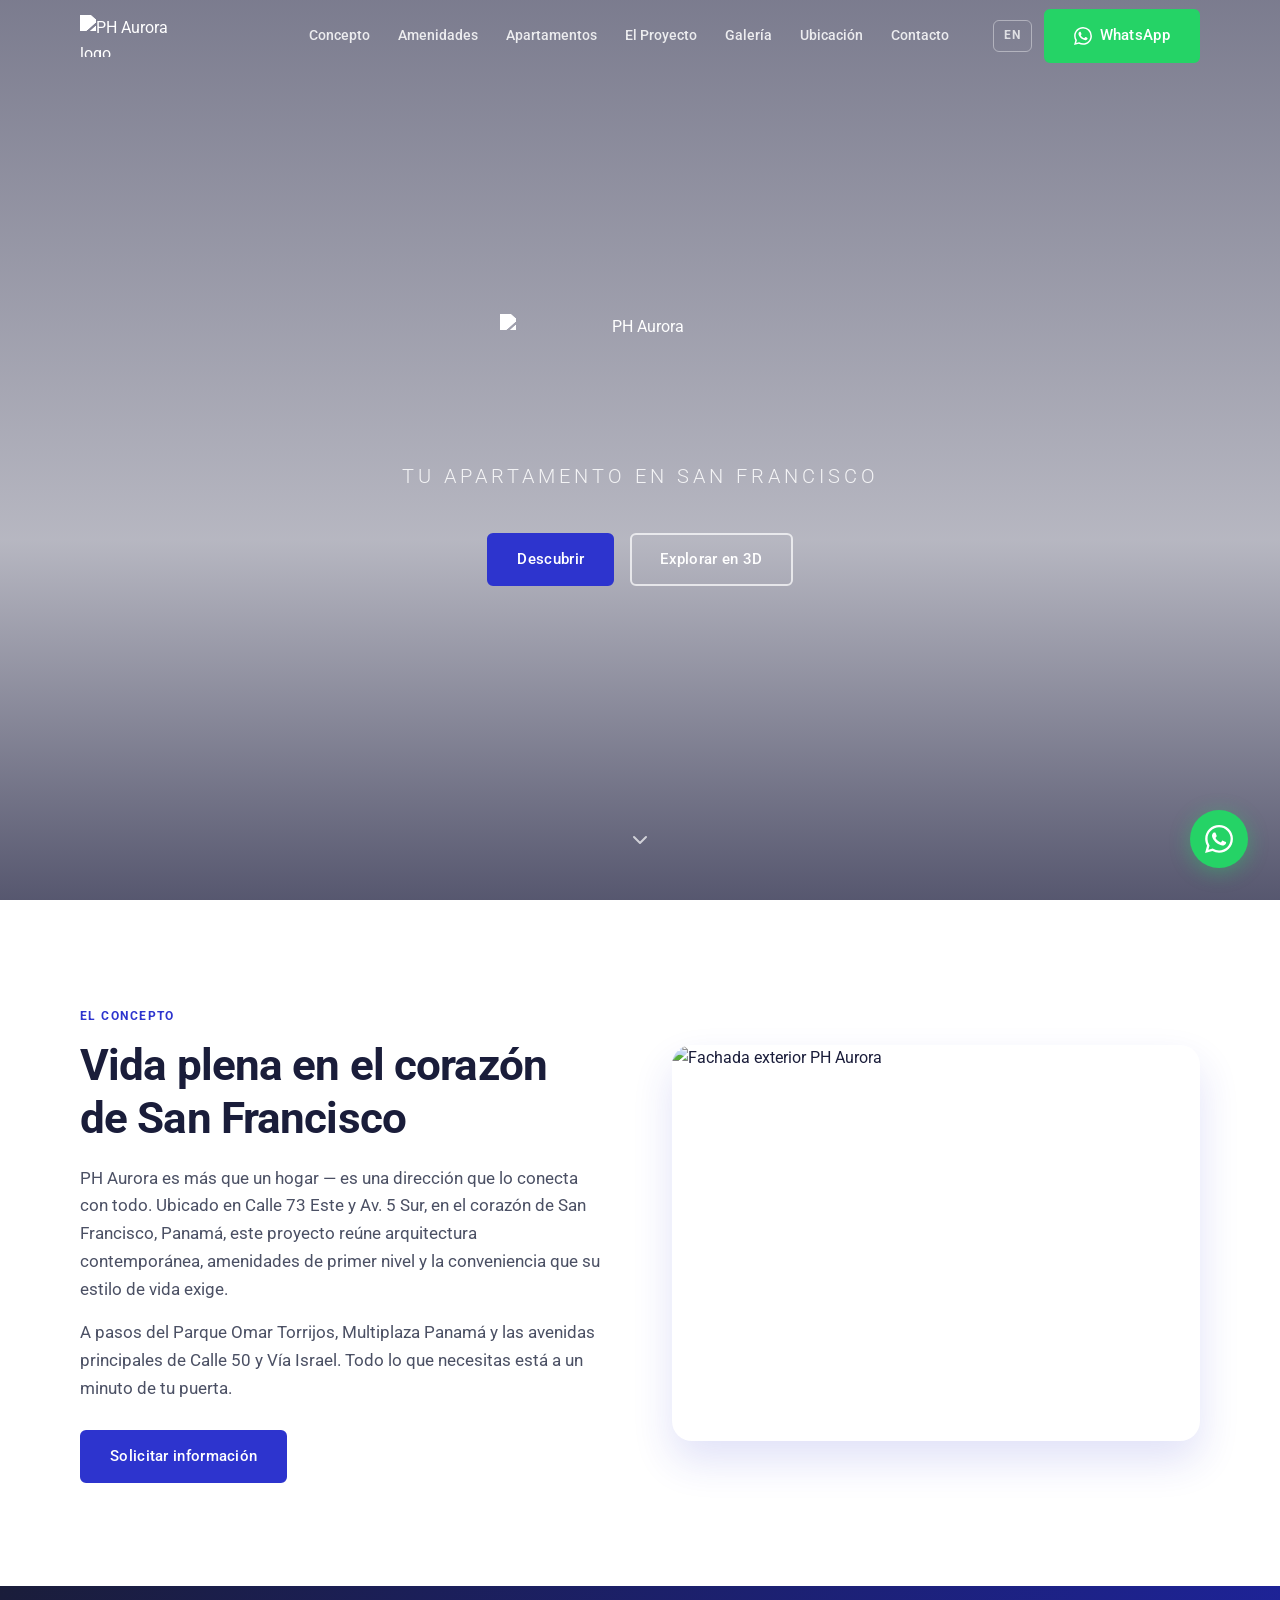
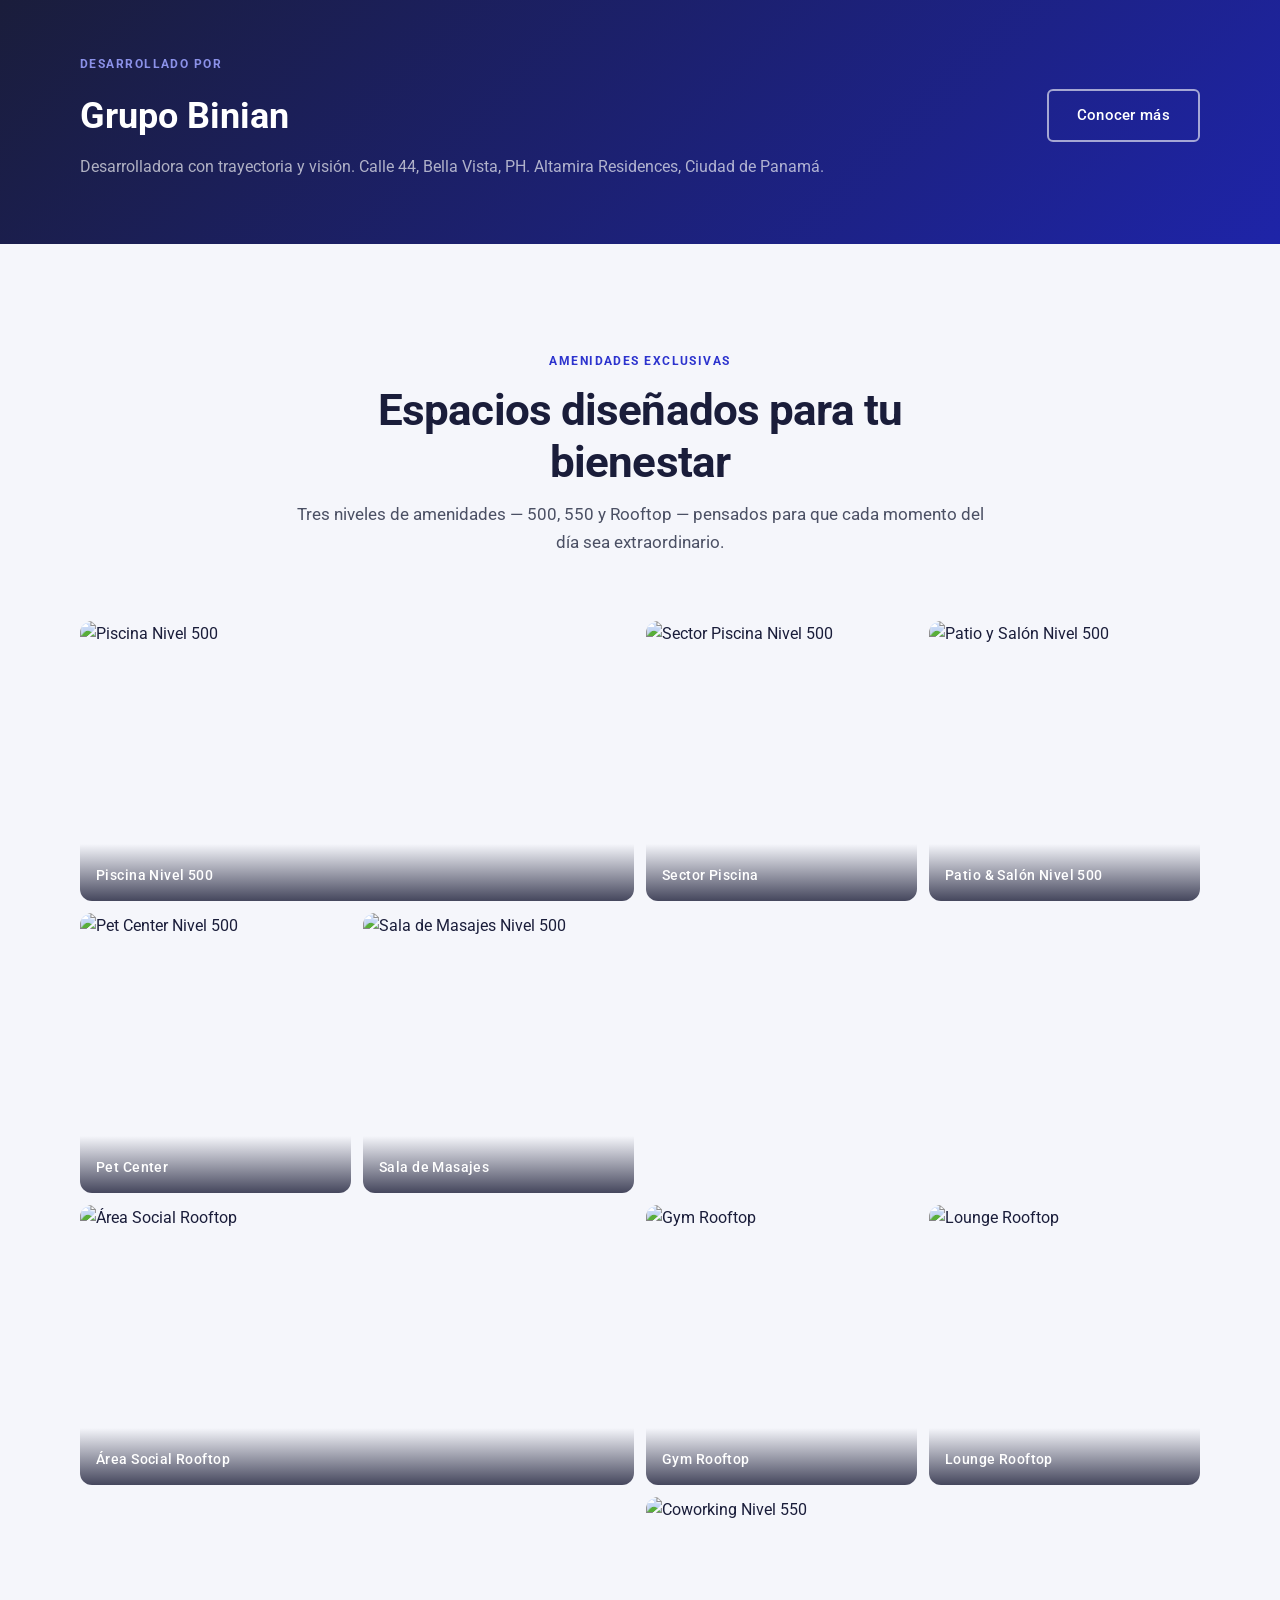
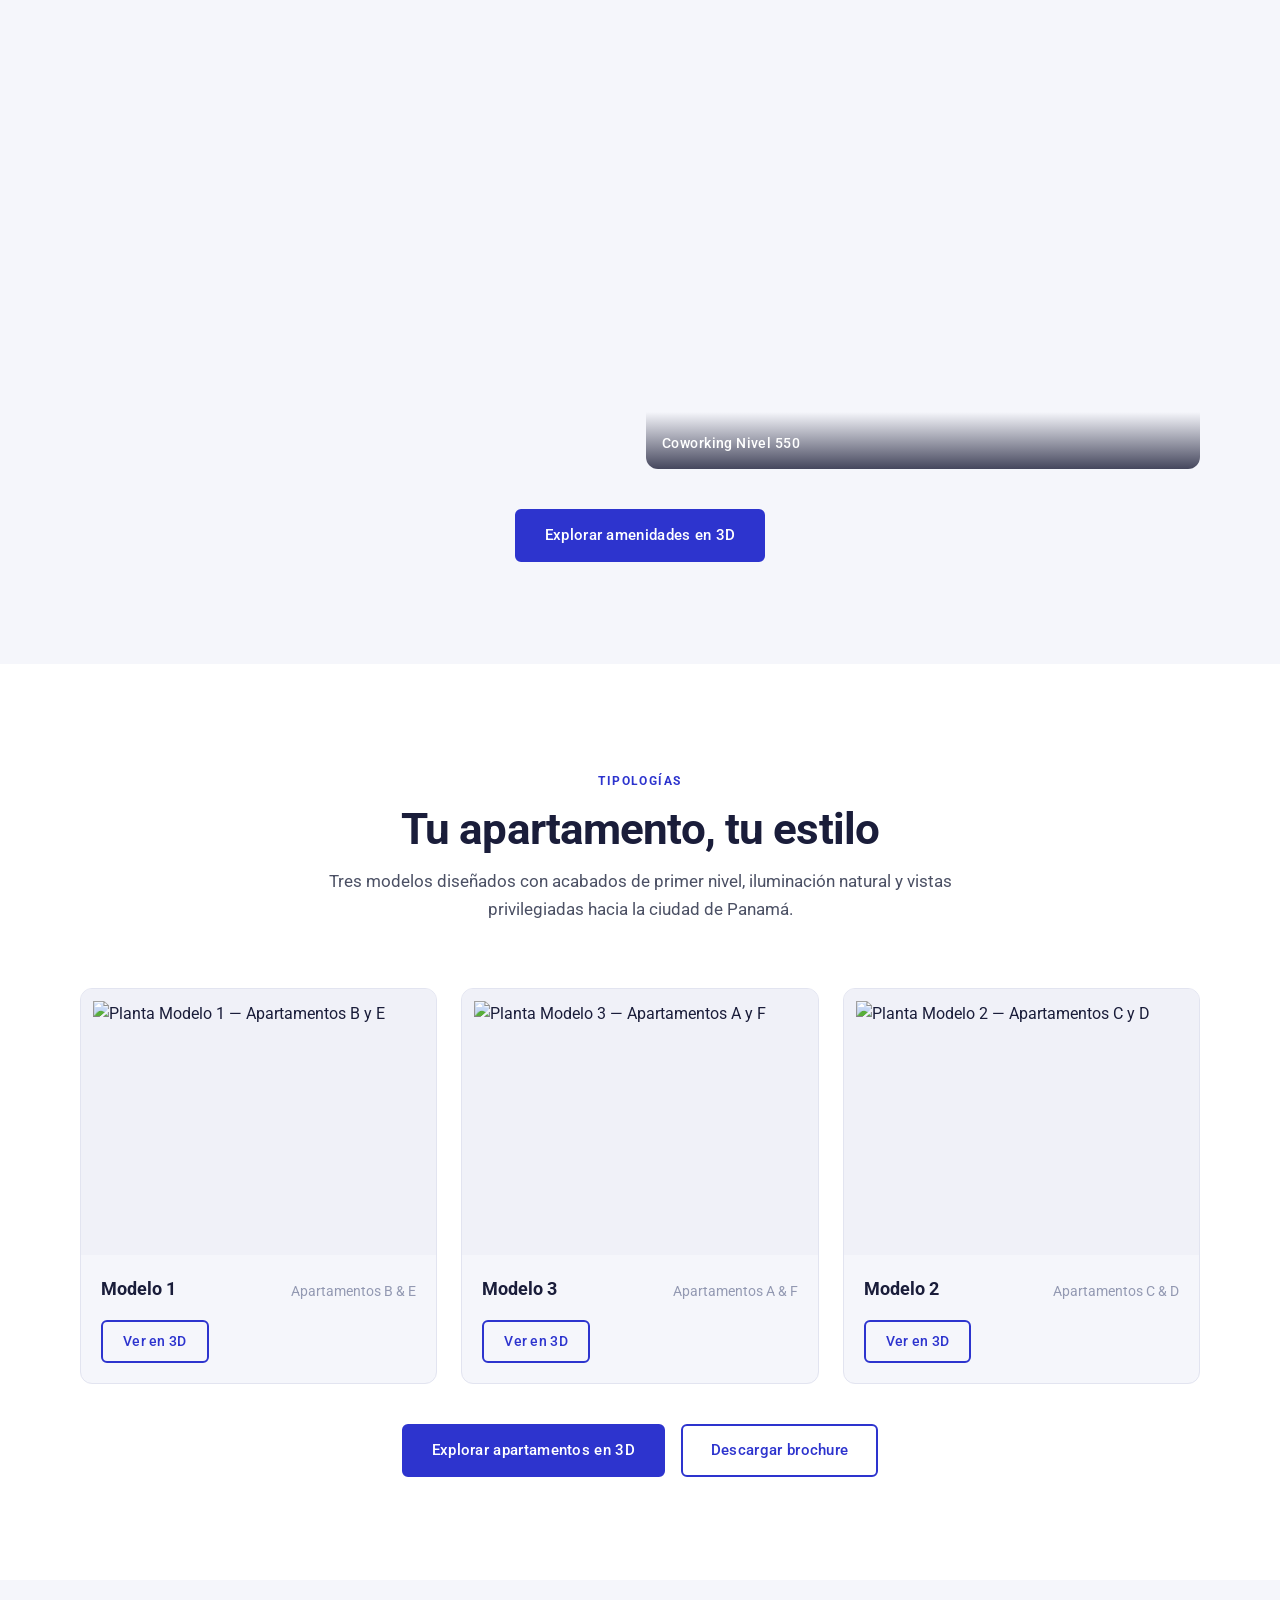
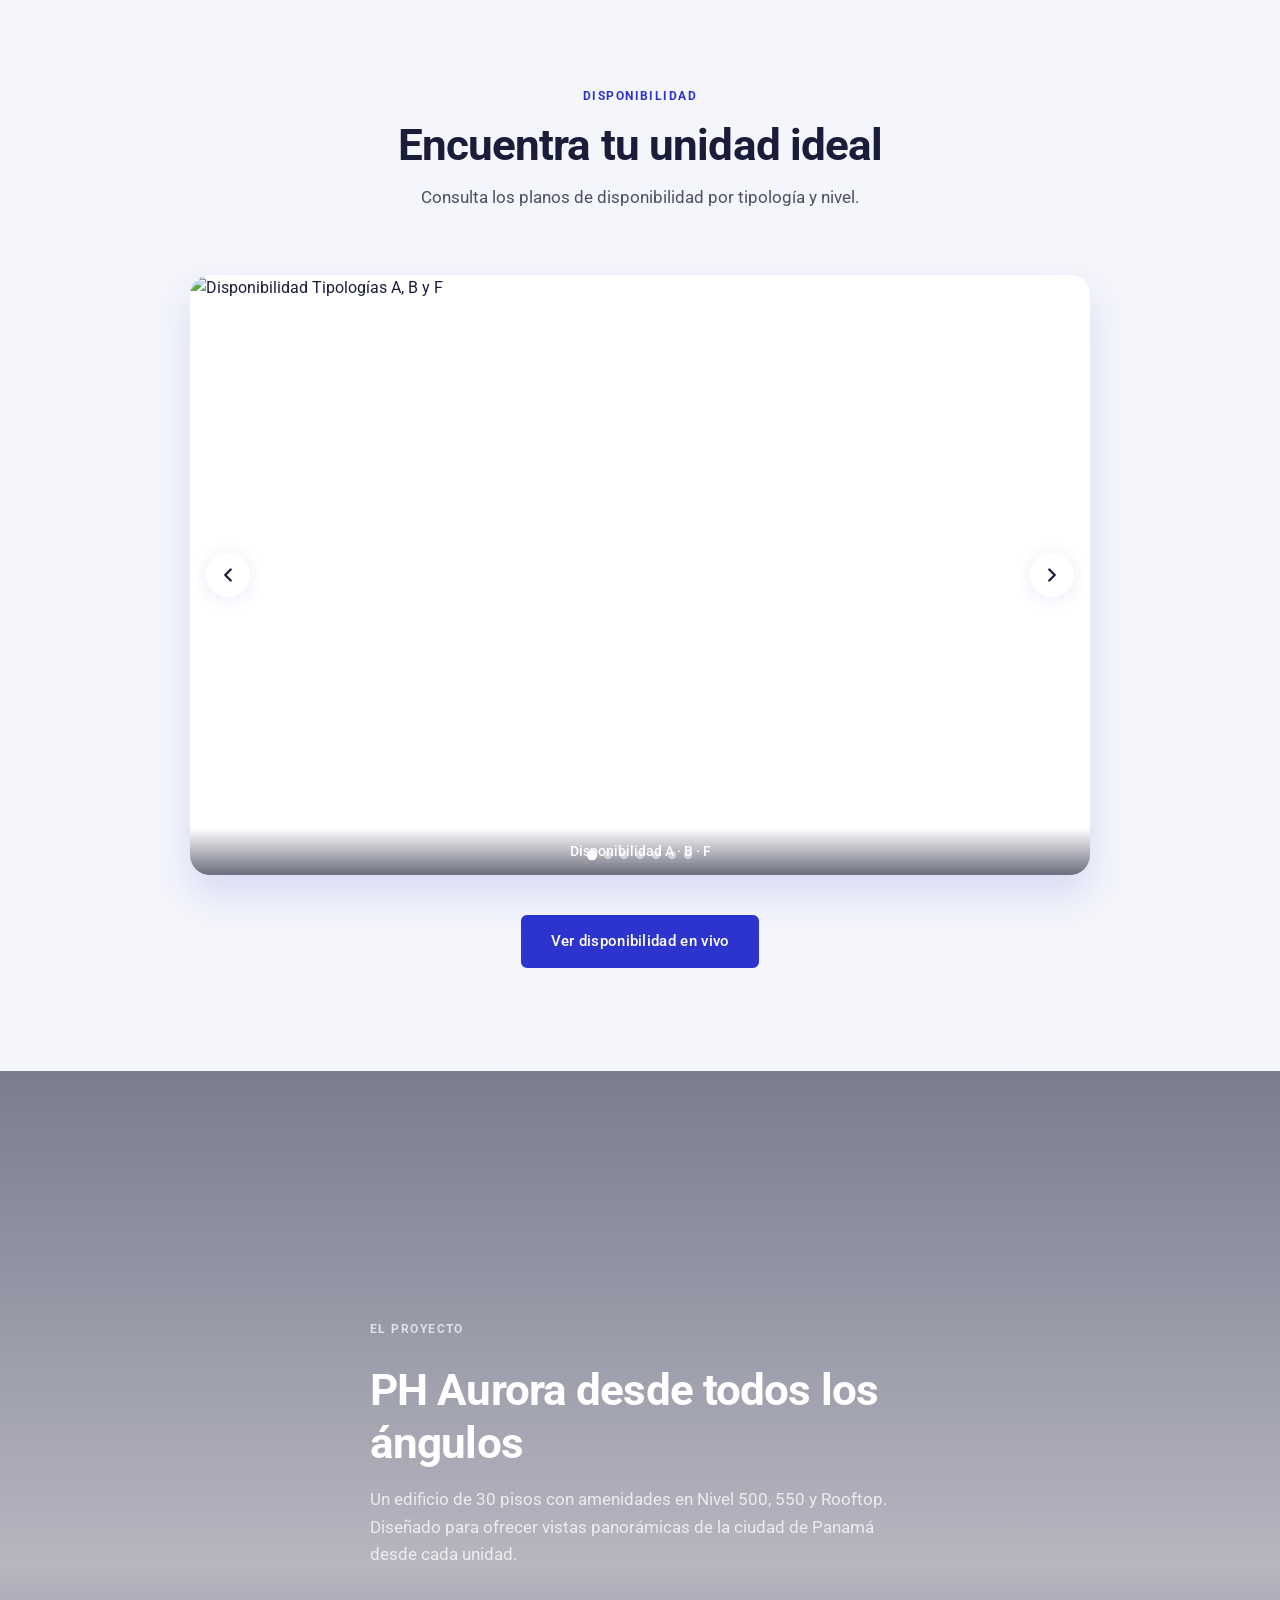
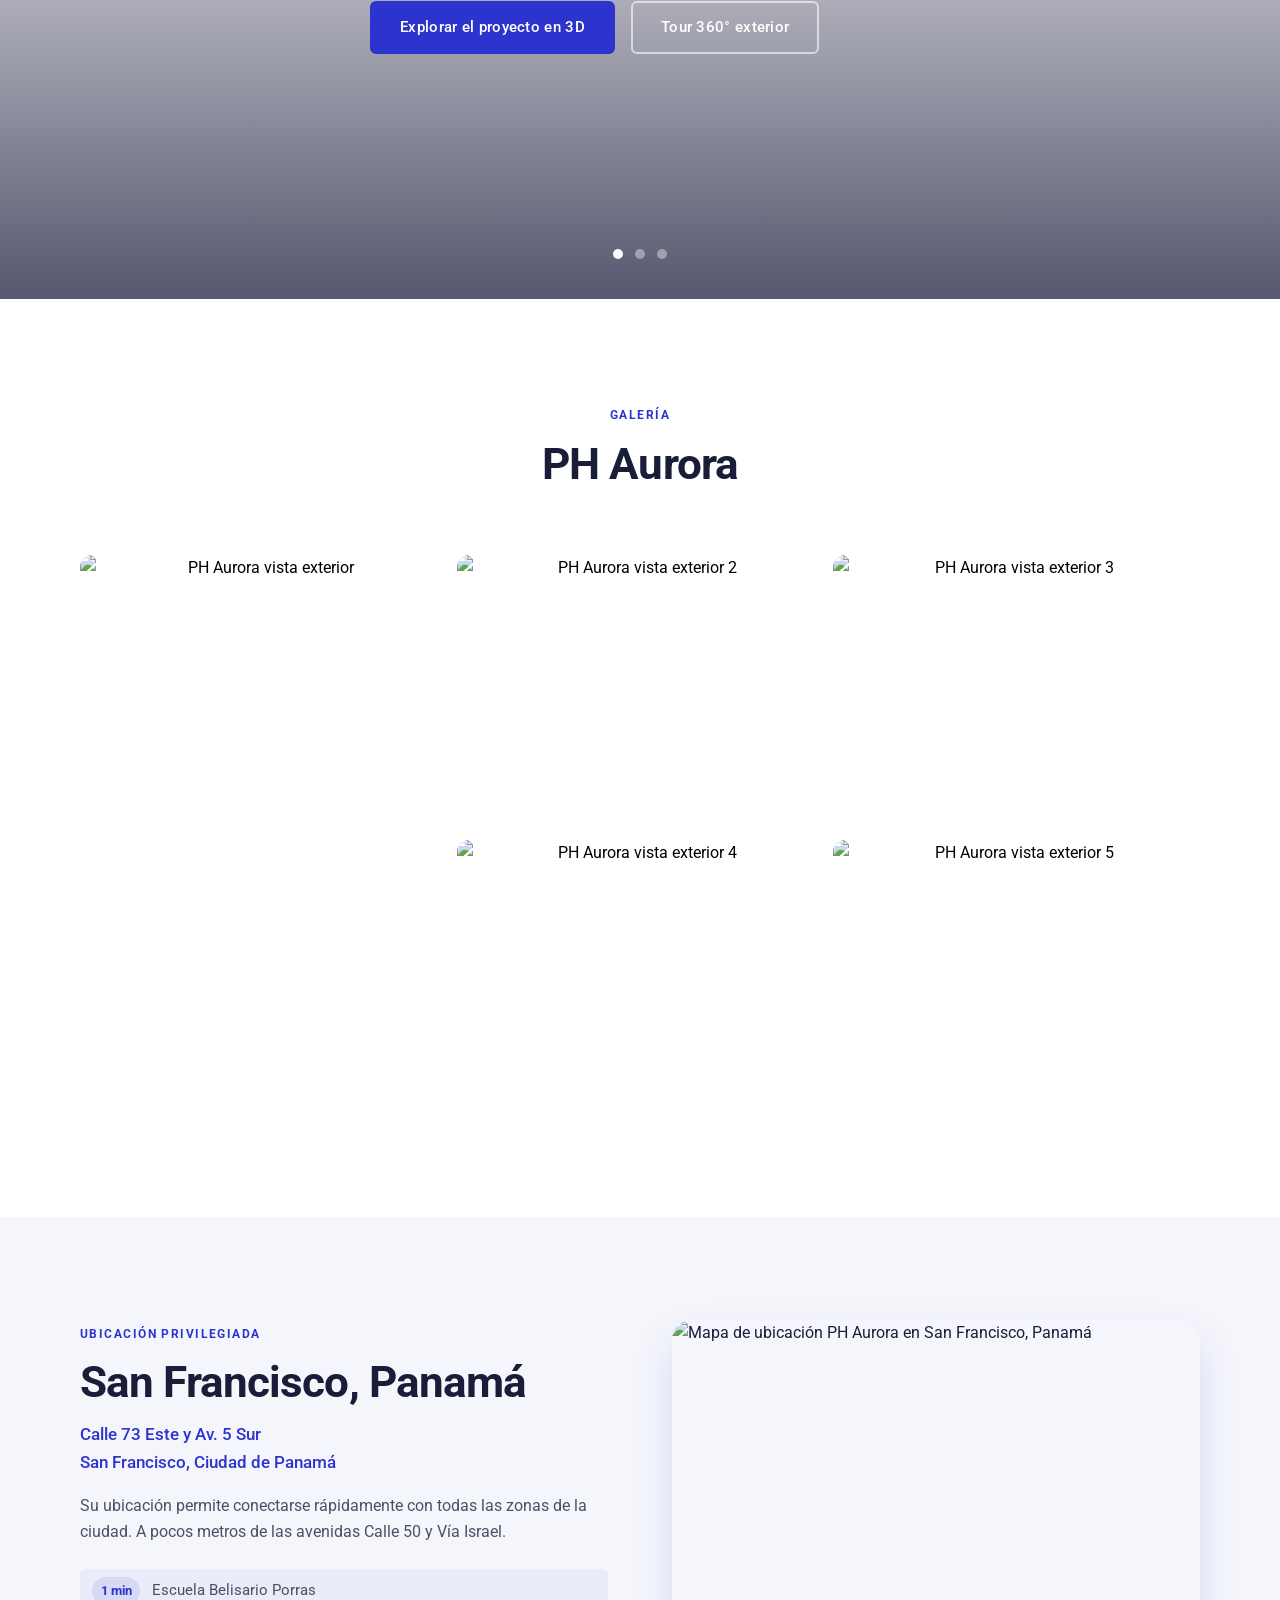
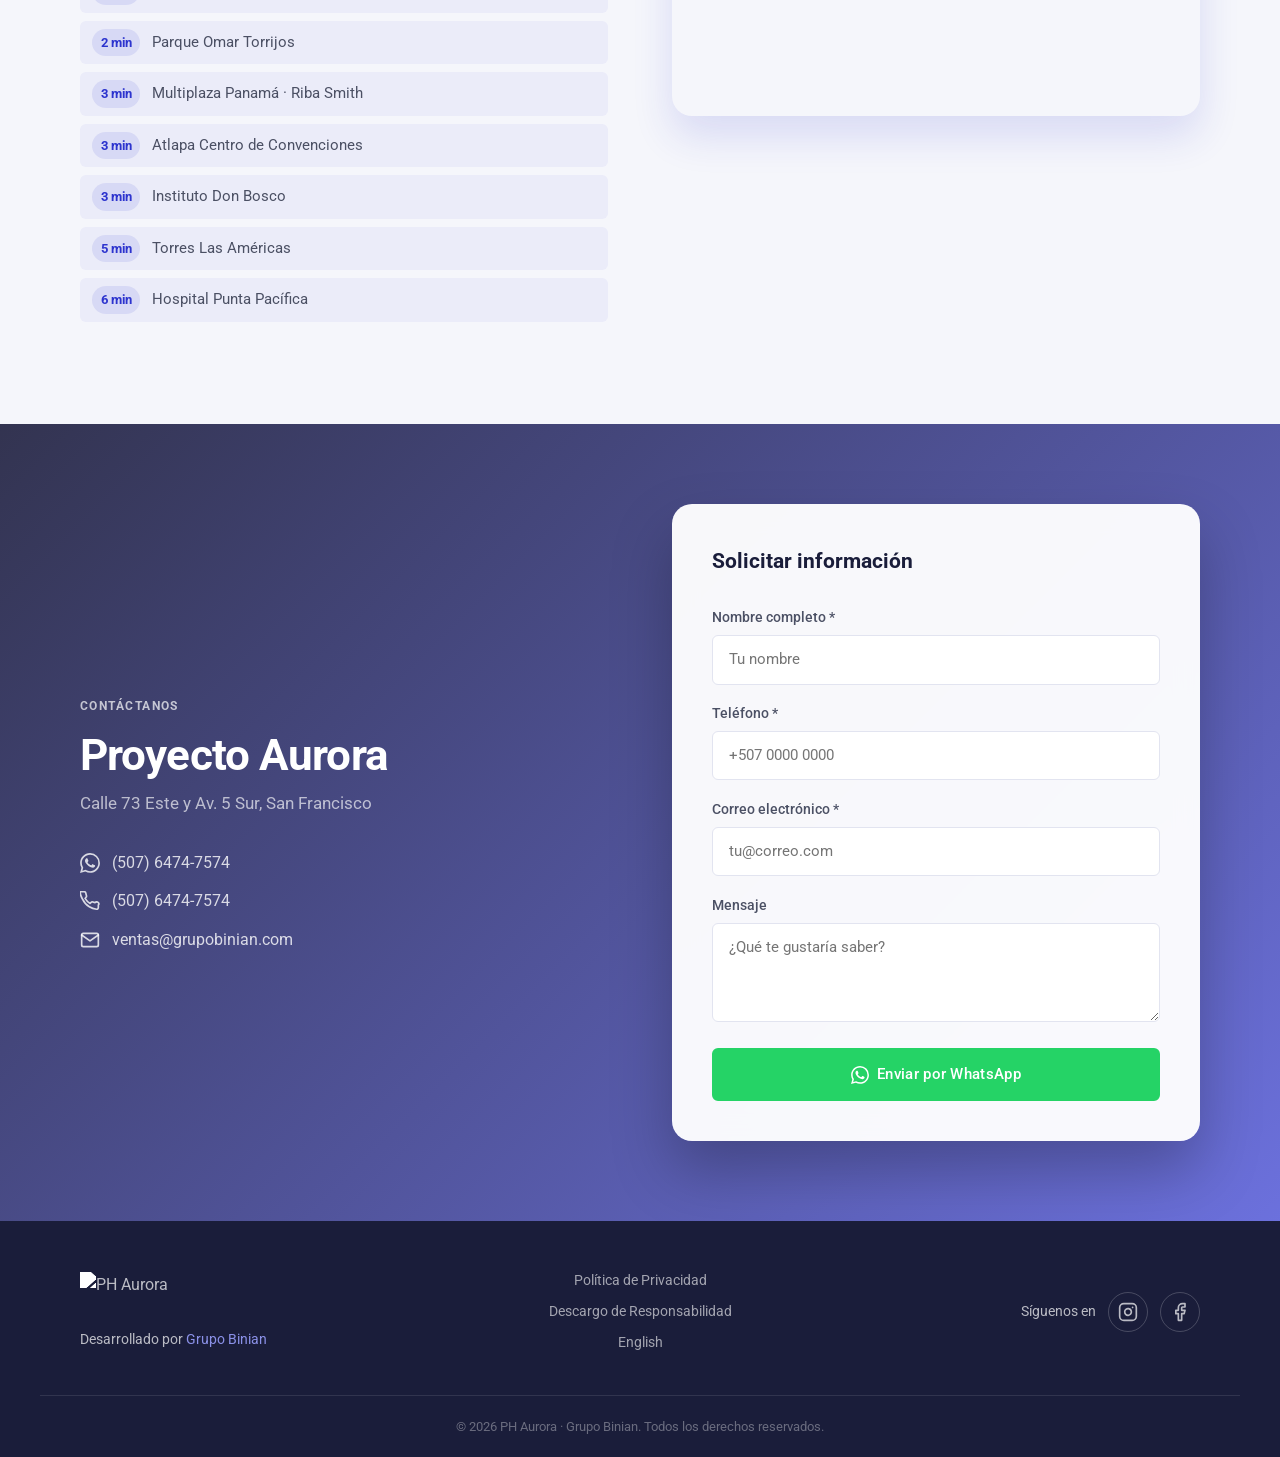
==== index.html @ fb6e3544 "init" ====
<!doctype html>
<html lang="es">
<head>
  <meta charset="UTF-8" />
  <meta name="viewport" content="width=device-width, initial-scale=1.0" />
  <title>PH Aurora - Tu apartamento en San Francisco</title>
  <meta name="description" content="PH Aurora: apartamentos de lujo en San Francisco, Panamá. Piscina, gimnasio rooftop, sky lounge, coworking y amenidades exclusivas. Desarrollado por Grupo Binian." />
  <meta name="keywords" content="PH Aurora, PHAurora, apartamentos San Francisco Panamá, apartamentos de lujo Panamá, Grupo Binian, piscina rooftop Panamá, bienes raíces Panamá, inversión inmobiliaria Panamá, preventa apartamentos Panamá" />
  <meta name="robots" content="index, follow, max-image-preview:large, max-snippet:-1, max-video-preview:-1" />
  <meta name="author" content="Grupo Binian" />
  <meta name="theme-color" content="#2d34ce" />
  <meta name="geo.region" content="PA" />
  <meta name="geo.placename" content="San Francisco, Ciudad de Panamá" />
  <meta name="geo.position" content="8.990541;-79.506369" />
  <meta name="ICBM" content="8.990541, -79.506369" />

  <link rel="icon" href="https://www.phaurora.com/data/project/2020/10/fav_icon_img/d54ff58a6e3942da9f863345a24cfee6" type="image/png" />
  <link rel="apple-touch-icon" href="https://www.phaurora.com/data/project/2020/10/fav_icon_img/d54ff58a6e3942da9f863345a24cfee6" />
  <link rel="canonical" href="https://www.phaurora.com/" />
  <link rel="alternate" hreflang="es-PA" href="https://www.phaurora.com/" />
  <link rel="alternate" hreflang="en" href="https://en.phaurora.com/" />
  <link rel="alternate" hreflang="x-default" href="https://www.phaurora.com/" />

  <!-- Open Graph -->
  <meta property="og:type" content="website" />
  <meta property="og:url" content="https://www.phaurora.com/" />
  <meta property="og:title" content="PH Aurora — Tu apartamento en San Francisco, Panamá" />
  <meta property="og:description" content="Apartamentos de lujo en San Francisco, Panamá. Piscina, rooftop, sky lounge y amenidades exclusivas. Desarrollado por Grupo Binian." />
  <meta property="og:image" content="https://www.phaurora.com/data/imageforimagegallery/2025/08/image/cbf5025383ec4a308e69398cb605df9e" />
  <meta property="og:image:width" content="1200" />
  <meta property="og:image:height" content="630" />
  <meta property="og:locale" content="es_PA" />
  <meta property="og:site_name" content="PH Aurora" />
  <!-- Twitter -->
  <meta name="twitter:card" content="summary_large_image" />
  <meta name="twitter:title" content="PH Aurora — Tu apartamento en San Francisco, Panamá" />
  <meta name="twitter:description" content="Apartamentos de lujo con rooftop, piscina y sky lounge en San Francisco, Panamá." />
  <meta name="twitter:image" content="https://www.phaurora.com/data/imageforimagegallery/2025/08/image/cbf5025383ec4a308e69398cb605df9e" />

  <!-- Performance -->
  <link rel="preconnect" href="https://www.phaurora.com" crossorigin />
  <link rel="preconnect" href="https://fonts.gstatic.com" crossorigin />
  <link rel="dns-prefetch" href="https://maps.googleapis.com" />
  <link rel="dns-prefetch" href="https://wa.me" />

  <!-- Google Fonts — Roboto -->
  <link rel="preconnect" href="https://fonts.googleapis.com" />
  <link href="https://fonts.googleapis.com/css2?family=Roboto:wght@300;400;500;700&display=swap" rel="stylesheet" />

  <!-- Google Tag Manager -->
  <script>(function(w,d,s,l,i){w[l]=w[l]||[];w[l].push({'gtm.start':new Date().getTime(),event:'gtm.js'});var f=d.getElementsByTagName(s)[0],j=d.createElement(s),dl=l!='dataLayer'?'&l='+l:'';j.async=true;j.src='https://www.googletagmanager.com/gtm.js?id='+i+dl;f.parentNode.insertBefore(j,f);})(window,document,'script','dataLayer','GTM-PZ2W3FVR');</script>
  <!-- Google Analytics -->
  <script async src="https://www.googletagmanager.com/gtag/js?id=G-BJQ7HVX7DX"></script>
  <script>window.dataLayer=window.dataLayer||[];function gtag(){dataLayer.push(arguments);}gtag('js',new Date());gtag('config','G-BJQ7HVX7DX');</script>
  <!-- Facebook Pixel -->
  <script>!function(f,b,e,v,n,t,s){if(f.fbq)return;n=f.fbq=function(){n.callMethod?n.callMethod.apply(n,arguments):n.queue.push(arguments)};if(!f._fbq)f._fbq=n;n.push=n;n.loaded=!0;n.version='2.0';n.queue=[];t=b.createElement(e);t.async=!0;t.src=v;s=b.getElementsByTagName(e)[0];s.parentNode.insertBefore(t,s)}(window,document,'script','https://connect.facebook.net/en_US/fbevents.js');fbq('init','892411808802244');fbq('track','PageView');</script>

  <!-- JSON-LD -->
  <script type="application/ld+json">
  {
    "@context": "https://schema.org",
    "@type": "RealEstateAgent",
    "name": "PH Aurora",
    "description": "Apartamentos de lujo en San Francisco, Panamá. Piscina, rooftop, sky lounge, coworking y amenidades exclusivas.",
    "url": "https://www.phaurora.com/",
    "telephone": "+507-6474-7574",
    "priceRange": "$$$$",
    "address": {
      "@type": "PostalAddress",
      "streetAddress": "Calle 73 Este y Av. 5 Sur",
      "addressLocality": "San Francisco",
      "addressRegion": "Ciudad de Panamá",
      "addressCountry": "PA"
    },
    "geo": {
      "@type": "GeoCoordinates",
      "latitude": 8.990541,
      "longitude": -79.506369
    },
    "sameAs": [
      "https://www.instagram.com/grupobinian/?hl=es",
      "https://www.facebook.com/grupobinian/"
    ],
    "parentOrganization": {
      "@type": "Organization",
      "name": "Grupo Binian",
      "url": "https://www.grupobinian.com"
    },
    "amenityFeature": [
      {"@type":"LocationFeatureSpecification","name":"Piscina Nivel 500","value":true},
      {"@type":"LocationFeatureSpecification","name":"Gym Rooftop","value":true},
      {"@type":"LocationFeatureSpecification","name":"Sky Lounge","value":true},
      {"@type":"LocationFeatureSpecification","name":"Coworking Nivel 550","value":true},
      {"@type":"LocationFeatureSpecification","name":"Pet Center","value":true},
      {"@type":"LocationFeatureSpecification","name":"Sala de Masajes","value":true},
      {"@type":"LocationFeatureSpecification","name":"Bar Rooftop","value":true}
    ]
  }
  </script>

  <link rel="stylesheet" href="styles.css" />
</head>
<body>

  <!-- GTM noscript -->
  <noscript><iframe src="https://www.googletagmanager.com/ns.html?id=GTM-PZ2W3FVR" height="0" width="0" style="display:none;visibility:hidden"></iframe></noscript>

  <!-- ═══════════════════════ HEADER ═══════════════════════ -->
  <header class="site-header" id="site-header">
    <div class="header-inner container">
      <a href="#hero" class="header-logo" aria-label="PH Aurora — Inicio">
        <img src="https://www.phaurora.com/data/project/2020/07/menu_logo_img/c09465d68f6e4461997de824a88adce0" alt="PH Aurora logo" width="140" height="50" />
      </a>

      <nav class="header-nav" id="header-nav" aria-label="Navegación principal">
        <a href="#concepto" class="nav-link">Concepto</a>
        <a href="#amenidades" class="nav-link">Amenidades</a>
        <a href="#apartamentos" class="nav-link">Apartamentos</a>
        <a href="#proyecto" class="nav-link">El Proyecto</a>
        <a href="#galeria" class="nav-link">Galería</a>
        <a href="#ubicacion" class="nav-link">Ubicación</a>
        <a href="#contacto" class="nav-link">Contacto</a>
      </nav>

      <div class="header-actions">
        <a href="https://en.phaurora.com/" class="lang-switch" aria-label="Switch to English">EN</a>
        <a href="https://wa.me/50764747574?text=Hola%2C%20me%20gustar%C3%ADa%20m%C3%A1s%20informaci%C3%B3n%20de%20PH%20AURORA.%20www.phaurora.com" class="btn btn-wa" target="_blank" rel="noopener" aria-label="Contactar por WhatsApp">
          <svg xmlns="http://www.w3.org/2000/svg" width="18" height="18" viewBox="0 0 24 24" fill="currentColor" aria-hidden="true"><path d="M17.472 14.382c-.297-.149-1.758-.867-2.03-.967-.273-.099-.471-.148-.67.15-.197.297-.767.966-.94 1.164-.173.199-.347.223-.644.075-.297-.15-1.255-.463-2.39-1.475-.883-.788-1.48-1.761-1.653-2.059-.173-.297-.018-.458.13-.606.134-.133.298-.347.446-.52.149-.174.198-.298.298-.497.099-.198.05-.371-.025-.52-.075-.149-.669-1.612-.916-2.207-.242-.579-.487-.5-.669-.51-.173-.008-.371-.01-.57-.01-.198 0-.52.074-.792.372-.272.297-1.04 1.016-1.04 2.479 0 1.462 1.065 2.875 1.213 3.074.149.198 2.096 3.2 5.077 4.487.709.306 1.262.489 1.694.625.712.227 1.36.195 1.871.118.571-.085 1.758-.719 2.006-1.413.248-.694.248-1.289.173-1.413-.074-.124-.272-.198-.57-.347m-5.421 7.403h-.004a9.87 9.87 0 01-5.031-1.378l-.361-.214-3.741.982.998-3.648-.235-.374a9.86 9.86 0 01-1.51-5.26c.001-5.45 4.436-9.884 9.888-9.884 2.64 0 5.122 1.03 6.988 2.898a9.825 9.825 0 012.893 6.994c-.003 5.45-4.437 9.884-9.885 9.884m8.413-18.297A11.815 11.815 0 0012.05 0C5.495 0 .16 5.335.157 11.892c0 2.096.547 4.142 1.588 5.945L.057 24l6.305-1.654a11.882 11.882 0 005.683 1.448h.005c6.554 0 11.89-5.335 11.893-11.893a11.821 11.821 0 00-3.48-8.413Z"/></svg>
          WhatsApp
        </a>
        <button class="hamburger" id="hamburger" aria-label="Abrir menú" aria-expanded="false" aria-controls="header-nav">
          <span></span><span></span><span></span>
        </button>
      </div>
    </div>
  </header>

  <!-- ═══════════════════════ HERO ═══════════════════════ -->
  <section class="hero" id="hero" aria-label="PH Aurora — Portada">
    <div class="hero-bg" style="background-image:url('https://www.phaurora.com/data/project/2022/08/intro_img/1f7fd5a9c051424d9e8f5afa30161eda')" role="img" aria-label="Vista exterior PH Aurora en San Francisco, Panamá"></div>
    <div class="hero-overlay"></div>
    <div class="hero-content">
      <img class="hero-logo" src="https://www.phaurora.com/data/project/2020/07/home_logo_img/b50e3cbe89e94538b5bbf07ef957aae1" alt="PH Aurora" width="320" height="140" />
      <p class="hero-tagline">Tu apartamento en San Francisco</p>
      <div class="hero-actions">
        <a href="#concepto" class="btn btn-primary">Descubrir</a>
        <a href="https://www.phaurora.com" class="btn btn-outline" target="_blank" rel="noopener">Explorar en 3D</a>
      </div>
    </div>
    <a href="#concepto" class="hero-scroll" aria-label="Ir al siguiente sección">
      <svg xmlns="http://www.w3.org/2000/svg" width="24" height="24" viewBox="0 0 24 24" fill="none" stroke="currentColor" stroke-width="2" stroke-linecap="round" stroke-linejoin="round" aria-hidden="true"><polyline points="6 9 12 15 18 9"/></svg>
    </a>
  </section>

  <!-- ═══════════════════════ CONCEPTO ═══════════════════════ -->
  <section class="section concepto" id="concepto" aria-labelledby="concepto-title">
    <div class="container concepto-grid">
      <div class="concepto-text reveal">
        <span class="section-label">El Concepto</span>
        <h2 id="concepto-title">Vida plena en el corazón de San Francisco</h2>
        <p>PH Aurora es más que un hogar — es una dirección que lo conecta con todo. Ubicado en Calle 73 Este y Av. 5 Sur, en el corazón de San Francisco, Panamá, este proyecto reúne arquitectura contemporánea, amenidades de primer nivel y la conveniencia que su estilo de vida exige.</p>
        <p>A pasos del Parque Omar Torrijos, Multiplaza Panamá y las avenidas principales de Calle 50 y Vía Israel. Todo lo que necesitas está a un minuto de tu puerta.</p>
        <a href="#contacto" class="btn btn-primary">Solicitar información</a>
      </div>
      <div class="concepto-img reveal reveal-right">
        <img src="https://www.phaurora.com/data/imageforimagegallery/2025/08/image/cbf5025383ec4a308e69398cb605df9e" alt="Fachada exterior PH Aurora" loading="lazy" width="700" height="520" />
      </div>
    </div>
  </section>

  <!-- ═══════════════════════ GRUPO BINIAN ═══════════════════════ -->
  <section class="section binian-strip" aria-label="Desarrollado por Grupo Binian">
    <div class="container binian-inner reveal">
      <div class="binian-text">
        <span class="section-label" style="color:var(--color-primary-light)">Desarrollado por</span>
        <h3>Grupo Binian</h3>
        <p>Desarrolladora con trayectoria y visión. Calle 44, Bella Vista, PH. Altamira Residences, Ciudad de Panamá.</p>
      </div>
      <a href="https://www.grupobinian.com" class="btn btn-outline-light" target="_blank" rel="noopener">Conocer más</a>
    </div>
  </section>

  <!-- ═══════════════════════ AMENIDADES ═══════════════════════ -->
  <section class="section amenidades" id="amenidades" aria-labelledby="amenidades-title">
    <div class="container">
      <div class="section-header reveal">
        <span class="section-label">Amenidades exclusivas</span>
        <h2 id="amenidades-title">Espacios diseñados para tu bienestar</h2>
        <p>Tres niveles de amenidades — 500, 550 y Rooftop — pensados para que cada momento del día sea extraordinario.</p>
      </div>
      <div class="bento-grid amenidades-grid">
        <div class="bento-item bento-wide reveal">
          <img src="https://www.phaurora.com/data/imageforimagegallery/2021/09/image/31622b54f8564b1fbc0a7707d7d6837e" alt="Piscina Nivel 500" loading="lazy" width="800" height="480" />
          <div class="bento-label">Piscina Nivel 500</div>
        </div>
        <div class="bento-item reveal">
          <img src="https://www.phaurora.com/data/imageforimagegallery/2021/09/image/b9733219d1b745569b34edf6d056bb14" alt="Sector Piscina Nivel 500" loading="lazy" width="400" height="320" />
          <div class="bento-label">Sector Piscina</div>
        </div>
        <div class="bento-item reveal">
          <img src="https://www.phaurora.com/data/imageforimagegallery/2021/09/image/52b0618a7c804eb5b821d56d088d3f8d" alt="Patio y Salón Nivel 500" loading="lazy" width="400" height="320" />
          <div class="bento-label">Patio & Salón Nivel 500</div>
        </div>
        <div class="bento-item reveal">
          <img src="https://www.phaurora.com/data/imageforimagegallery/2021/09/image/43e6f1071deb49df8f8f7ff110213dd9" alt="Pet Center Nivel 500" loading="lazy" width="400" height="320" />
          <div class="bento-label">Pet Center</div>
        </div>
        <div class="bento-item reveal">
          <img src="https://www.phaurora.com/data/imageforimagegallery/2021/09/image/75c921c1d4ba44e582a547493b49759f" alt="Sala de Masajes Nivel 500" loading="lazy" width="400" height="320" />
          <div class="bento-label">Sala de Masajes</div>
        </div>
        <div class="bento-item bento-tall reveal">
          <img src="https://www.phaurora.com/data/imageforimagegallery/2021/09/image/13647e814d4643c68899bb0cdb18741b" alt="Coworking Nivel 550" loading="lazy" width="400" height="640" />
          <div class="bento-label">Coworking Nivel 550</div>
        </div>
        <div class="bento-item bento-wide reveal">
          <img src="https://www.phaurora.com/data/imageforimagegallery/2021/09/image/d78ca9bb50a841779aed33eff0f79a79" alt="Área Social Rooftop" loading="lazy" width="800" height="480" />
          <div class="bento-label">Área Social Rooftop</div>
        </div>
        <div class="bento-item reveal">
          <img src="https://www.phaurora.com/data/imageforimagegallery/2021/09/image/734336f82fcc41d1a7958724af196443" alt="Gym Rooftop" loading="lazy" width="400" height="320" />
          <div class="bento-label">Gym Rooftop</div>
        </div>
        <div class="bento-item reveal">
          <img src="https://www.phaurora.com/data/imageforimagegallery/2021/09/image/904c6db5850b4cc6b5ebd482a0c8fe1d" alt="Lounge Rooftop" loading="lazy" width="400" height="320" />
          <div class="bento-label">Lounge Rooftop</div>
        </div>
      </div>
      <div class="section-cta reveal">
        <a href="https://www.phaurora.com" class="btn btn-primary" target="_blank" rel="noopener">Explorar amenidades en 3D</a>
      </div>
    </div>
  </section>

  <!-- ═══════════════════════ APARTAMENTOS ═══════════════════════ -->
  <section class="section apartamentos" id="apartamentos" aria-labelledby="apartamentos-title">
    <div class="container">
      <div class="section-header reveal">
        <span class="section-label">Tipologías</span>
        <h2 id="apartamentos-title">Tu apartamento, tu estilo</h2>
        <p>Tres modelos diseñados con acabados de primer nivel, iluminación natural y vistas privilegiadas hacia la ciudad de Panamá.</p>
      </div>
      <div class="tipologias-grid">
        <article class="tipologia-card reveal">
          <div class="tipologia-img">
            <img src="https://www.phaurora.com/data/unitgroup/2021/08/floor_plans_3d_image/2f557bc98dfe48b88f33a8fab07d24db" alt="Planta Modelo 1 — Apartamentos B y E" loading="lazy" width="500" height="380" />
          </div>
          <div class="tipologia-info">
            <h3>Modelo 1</h3>
            <p class="tipologia-label">Apartamentos B &amp; E</p>
            <a href="https://www.phaurora.com" class="btn btn-sm btn-outline-primary" target="_blank" rel="noopener">Ver en 3D</a>
          </div>
        </article>
        <article class="tipologia-card reveal">
          <div class="tipologia-img">
            <img src="https://www.phaurora.com/data/unitgroup/2020/10/floor_plans_3d_image/267780d5da19470489919bb99c22bdad" alt="Planta Modelo 3 — Apartamentos A y F" loading="lazy" width="500" height="380" />
          </div>
          <div class="tipologia-info">
            <h3>Modelo 3</h3>
            <p class="tipologia-label">Apartamentos A &amp; F</p>
            <a href="https://www.phaurora.com" class="btn btn-sm btn-outline-primary" target="_blank" rel="noopener">Ver en 3D</a>
          </div>
        </article>
        <article class="tipologia-card reveal">
          <div class="tipologia-img">
            <img src="https://www.phaurora.com/data/unitgroup/2020/10/floor_plans_3d_image/049ef62718954c5e8fdacc12b0e1dacb" alt="Planta Modelo 2 — Apartamentos C y D" loading="lazy" width="500" height="380" />
          </div>
          <div class="tipologia-info">
            <h3>Modelo 2</h3>
            <p class="tipologia-label">Apartamentos C &amp; D</p>
            <a href="https://www.phaurora.com" class="btn btn-sm btn-outline-primary" target="_blank" rel="noopener">Ver en 3D</a>
          </div>
        </article>
      </div>
      <div class="section-cta reveal">
        <a href="https://www.phaurora.com" class="btn btn-primary" target="_blank" rel="noopener">Explorar apartamentos en 3D</a>
        <a href="https://www.phaurora.com/data/project/2025/06/general_project_brochure/43d63fc4e0f94a18bdd0070759ead1c4" class="btn btn-outline-primary" target="_blank" rel="noopener" download>Descargar brochure</a>
      </div>
    </div>
  </section>

  <!-- ═══════════════════════ DISPONIBILIDAD ═══════════════════════ -->
  <section class="section disponibilidad" id="disponibilidad" aria-labelledby="disponibilidad-title">
    <div class="container">
      <div class="section-header reveal">
        <span class="section-label">Disponibilidad</span>
        <h2 id="disponibilidad-title">Encuentra tu unidad ideal</h2>
        <p>Consulta los planos de disponibilidad por tipología y nivel.</p>
      </div>
      <div class="disponibilidad-slider" id="disp-slider">
        <div class="disp-track" id="disp-track">
          <div class="disp-slide">
            <img src="https://www.phaurora.com/data/imageforimagegallery/2025/06/image/6aa4a7cd3cbc4ed4b931b399acdcb918" alt="Disponibilidad Tipologías A, B y F" loading="lazy" width="900" height="600" />
            <p>Disponibilidad A · B · F</p>
          </div>
          <div class="disp-slide">
            <img src="https://www.phaurora.com/data/imageforimagegallery/2025/06/image/afc978766fdf46a0b9d37045a4094b55" alt="Disponibilidad Tipología E" loading="lazy" width="900" height="600" />
            <p>Disponibilidad E</p>
          </div>
          <div class="disp-slide">
            <img src="https://www.phaurora.com/data/imageforimagegallery/2025/06/image/b77fa0adf2e24968a97ade7462a0b81c" alt="Disponibilidad Tipologías C y D" loading="lazy" width="900" height="600" />
            <p>Disponibilidad C · D</p>
          </div>
          <div class="disp-slide">
            <img src="https://www.phaurora.com/data/imageforimagegallery/2025/06/image/73560d6ba4f442149be75933ec1e7e63" alt="Planta por tipología A y F" loading="lazy" width="900" height="600" />
            <p>Tipología A · F</p>
          </div>
          <div class="disp-slide">
            <img src="https://www.phaurora.com/data/imageforimagegallery/2025/06/image/6a8a7e9704504c969d4ece9cbf3f815d" alt="Planta por tipología C y D" loading="lazy" width="900" height="600" />
            <p>Tipología C · D</p>
          </div>
          <div class="disp-slide">
            <img src="https://www.phaurora.com/data/imageforimagegallery/2025/06/image/d1a12d5c7b154c1ba81d9746de747f5d" alt="Planta por tipología B" loading="lazy" width="900" height="600" />
            <p>Tipología B</p>
          </div>
          <div class="disp-slide">
            <img src="https://www.phaurora.com/data/imageforimagegallery/2025/06/image/0b58d2c2d8f14e83bc18c99594049841" alt="Planta por tipología E" loading="lazy" width="900" height="600" />
            <p>Tipología E</p>
          </div>
        </div>
        <button class="slider-btn slider-prev" id="disp-prev" aria-label="Anterior">
          <svg xmlns="http://www.w3.org/2000/svg" width="22" height="22" viewBox="0 0 24 24" fill="none" stroke="currentColor" stroke-width="2.5" stroke-linecap="round" stroke-linejoin="round" aria-hidden="true"><polyline points="15 18 9 12 15 6"/></svg>
        </button>
        <button class="slider-btn slider-next" id="disp-next" aria-label="Siguiente">
          <svg xmlns="http://www.w3.org/2000/svg" width="22" height="22" viewBox="0 0 24 24" fill="none" stroke="currentColor" stroke-width="2.5" stroke-linecap="round" stroke-linejoin="round" aria-hidden="true"><polyline points="9 18 15 12 9 6"/></svg>
        </button>
        <div class="slider-dots" id="disp-dots" role="tablist" aria-label="Diapositivas de disponibilidad"></div>
      </div>
      <div class="section-cta reveal">
        <a href="https://www.phaurora.com" class="btn btn-primary" target="_blank" rel="noopener">Ver disponibilidad en vivo</a>
      </div>
    </div>
  </section>

  <!-- ═══════════════════════ EL PROYECTO ═══════════════════════ -->
  <section class="section proyecto" id="proyecto" aria-labelledby="proyecto-title">
    <div class="proyecto-bg">
      <div class="proyecto-slides" id="proyecto-slides">
        <div class="proyecto-slide active" style="background-image:url('https://www.phaurora.com/data/project/2023/01/spin_point_a_img/1fe8d6fc158546948295716d45c9b002')"></div>
        <div class="proyecto-slide" style="background-image:url('https://www.phaurora.com/data/project/2023/01/spin_point_b_img/8063ada6c64148aaa44ae4a498e200cc')"></div>
        <div class="proyecto-slide" style="background-image:url('https://www.phaurora.com/data/imageforimagegallery/2025/08/image/a5d85d92ca974853b93394a4fe9b0564')"></div>
      </div>
      <div class="hero-overlay"></div>
    </div>
    <div class="proyecto-content container reveal">
      <span class="section-label" style="color:rgba(255,255,255,.7)">El Proyecto</span>
      <h2 id="proyecto-title">PH Aurora desde todos los ángulos</h2>
      <p>Un edificio de 30 pisos con amenidades en Nivel 500, 550 y Rooftop. Diseñado para ofrecer vistas panorámicas de la ciudad de Panamá desde cada unidad.</p>
      <div class="proyecto-actions">
        <a href="https://www.phaurora.com" class="btn btn-primary" target="_blank" rel="noopener">Explorar el proyecto en 3D</a>
        <a href="https://www.phaurora.com" class="btn btn-outline-light" target="_blank" rel="noopener">Tour 360° exterior</a>
      </div>
    </div>
    <div class="proyecto-nav">
      <button class="proyecto-dot active" aria-label="Vista 1" data-slide="0"></button>
      <button class="proyecto-dot" aria-label="Vista 2" data-slide="1"></button>
      <button class="proyecto-dot" aria-label="Vista 3" data-slide="2"></button>
    </div>
  </section>

  <!-- ═══════════════════════ GALERÍA ═══════════════════════ -->
  <section class="section galeria" id="galeria" aria-labelledby="galeria-title">
    <div class="container">
      <div class="section-header reveal">
        <span class="section-label">Galería</span>
        <h2 id="galeria-title">PH Aurora</h2>
      </div>
      <div class="galeria-bento">
        <button class="galeria-item galeria-tall reveal" data-index="0" aria-label="Ver imagen 1">
          <img src="https://www.phaurora.com/data/imageforimagegallery/2025/08/image/cbf5025383ec4a308e69398cb605df9e" alt="PH Aurora vista exterior" loading="lazy" width="500" height="700" />
        </button>
        <button class="galeria-item reveal" data-index="1" aria-label="Ver imagen 2">
          <img src="https://www.phaurora.com/data/imageforimagegallery/2025/08/image/a5d85d92ca974853b93394a4fe9b0564" alt="PH Aurora vista exterior 2" loading="lazy" width="500" height="340" />
        </button>
        <button class="galeria-item reveal" data-index="2" aria-label="Ver imagen 3">
          <img src="https://www.phaurora.com/data/imageforimagegallery/2025/08/image/279d563eb65847b6b5d574cdaddf0c09" alt="PH Aurora vista exterior 3" loading="lazy" width="500" height="340" />
        </button>
        <button class="galeria-item reveal" data-index="3" aria-label="Ver imagen 4">
          <img src="https://www.phaurora.com/data/imageforimagegallery/2025/08/image/36c28734a7ae439fbdcad9614ca8ab2f" alt="PH Aurora vista exterior 4" loading="lazy" width="500" height="340" />
        </button>
        <button class="galeria-item reveal" data-index="4" aria-label="Ver imagen 5">
          <img src="https://www.phaurora.com/data/imageforimagegallery/2025/08/image/aa2a41f63e4a4631892f7991ee042cc5" alt="PH Aurora vista exterior 5" loading="lazy" width="500" height="340" />
        </button>
      </div>
    </div>
  </section>

  <!-- ═══════════════════════ UBICACIÓN ═══════════════════════ -->
  <section class="section ubicacion" id="ubicacion" aria-labelledby="ubicacion-title">
    <div class="container ubicacion-grid">
      <div class="ubicacion-info reveal">
        <span class="section-label">Ubicación privilegiada</span>
        <h2 id="ubicacion-title">San Francisco, Panamá</h2>
        <address class="ubicacion-address">Calle 73 Este y Av. 5 Sur<br />San Francisco, Ciudad de Panamá</address>
        <p>Su ubicación permite conectarse rápidamente con todas las zonas de la ciudad. A pocos metros de las avenidas Calle 50 y Vía Israel.</p>
        <ul class="poi-list">
          <li><span class="poi-time">1 min</span> Escuela Belisario Porras</li>
          <li><span class="poi-time">2 min</span> Parque Omar Torrijos</li>
          <li><span class="poi-time">3 min</span> Multiplaza Panamá · Riba Smith</li>
          <li><span class="poi-time">3 min</span> Atlapa Centro de Convenciones</li>
          <li><span class="poi-time">3 min</span> Instituto Don Bosco</li>
          <li><span class="poi-time">5 min</span> Torres Las Américas</li>
          <li><span class="poi-time">6 min</span> Hospital Punta Pacífica</li>
        </ul>
      </div>
      <div class="ubicacion-map reveal reveal-right" id="map-container">
        <img class="map-fallback" id="map-fallback" src="https://www.phaurora.com/data/project/2021/09/custom_map_img/13f5aa06f3d142d0baa68e7e972e6fe3" alt="Mapa de ubicación PH Aurora en San Francisco, Panamá" loading="lazy" width="700" height="500" />
        <div id="google-map" style="display:none"></div>
      </div>
    </div>
  </section>

  <!-- ═══════════════════════ CONTACTO ═══════════════════════ -->
  <section class="section contacto" id="contacto" aria-labelledby="contacto-title">
    <div class="contacto-bg" style="background-image:url('https://www.phaurora.com/data/project/2020/10/contact_page_background_img/753909011987434ab43fec6382cb55')"></div>
    <div class="hero-overlay"></div>
    <div class="container contacto-grid">
      <div class="contacto-info reveal">
        <span class="section-label" style="color:rgba(255,255,255,.7)">Contáctanos</span>
        <h2 id="contacto-title">Proyecto Aurora</h2>
        <p>Calle 73 Este y Av. 5 Sur, San Francisco</p>
        <div class="contacto-direct">
          <a href="https://wa.me/50764747574?text=Hola%2C%20me%20gustar%C3%ADa%20m%C3%A1s%20informaci%C3%B3n%20de%20PH%20AURORA.%20www.phaurora.com" class="direct-link" target="_blank" rel="noopener" aria-label="WhatsApp">
            <svg xmlns="http://www.w3.org/2000/svg" width="20" height="20" viewBox="0 0 24 24" fill="currentColor" aria-hidden="true"><path d="M17.472 14.382c-.297-.149-1.758-.867-2.03-.967-.273-.099-.471-.148-.67.15-.197.297-.767.966-.94 1.164-.173.199-.347.223-.644.075-.297-.15-1.255-.463-2.39-1.475-.883-.788-1.48-1.761-1.653-2.059-.173-.297-.018-.458.13-.606.134-.133.298-.347.446-.52.149-.174.198-.298.298-.497.099-.198.05-.371-.025-.52-.075-.149-.669-1.612-.916-2.207-.242-.579-.487-.5-.669-.51-.173-.008-.371-.01-.57-.01-.198 0-.52.074-.792.372-.272.297-1.04 1.016-1.04 2.479 0 1.462 1.065 2.875 1.213 3.074.149.198 2.096 3.2 5.077 4.487.709.306 1.262.489 1.694.625.712.227 1.36.195 1.871.118.571-.085 1.758-.719 2.006-1.413.248-.694.248-1.289.173-1.413-.074-.124-.272-.198-.57-.347m-5.421 7.403h-.004a9.87 9.87 0 01-5.031-1.378l-.361-.214-3.741.982.998-3.648-.235-.374a9.86 9.86 0 01-1.51-5.26c.001-5.45 4.436-9.884 9.888-9.884 2.64 0 5.122 1.03 6.988 2.898a9.825 9.825 0 012.893 6.994c-.003 5.45-4.437 9.884-9.885 9.884m8.413-18.297A11.815 11.815 0 0012.05 0C5.495 0 .16 5.335.157 11.892c0 2.096.547 4.142 1.588 5.945L.057 24l6.305-1.654a11.882 11.882 0 005.683 1.448h.005c6.554 0 11.89-5.335 11.893-11.893a11.821 11.821 0 00-3.48-8.413Z"/></svg>
            (507) 6474-7574
          </a>
          <a href="tel:50764747574" class="direct-link" aria-label="Llamar">
            <svg xmlns="http://www.w3.org/2000/svg" width="20" height="20" viewBox="0 0 24 24" fill="none" stroke="currentColor" stroke-width="2" stroke-linecap="round" stroke-linejoin="round" aria-hidden="true"><path d="M22 16.92v3a2 2 0 01-2.18 2 19.79 19.79 0 01-8.63-3.07A19.5 19.5 0 013.07 9.81a19.79 19.79 0 01-3.07-8.67A2 2 0 012 .84h3a2 2 0 012 1.72 12.84 12.84 0 00.7 2.81 2 2 0 01-.45 2.11L6.09 8.91a16 16 0 006 6l1.27-1.27a2 2 0 012.11-.45 12.84 12.84 0 002.81.7A2 2 0 0122 16.92z"/></svg>
            (507) 6474-7574
          </a>
          <a href="mailto:ventas@grupobinian.com" class="direct-link" aria-label="Correo electrónico">
            <svg xmlns="http://www.w3.org/2000/svg" width="20" height="20" viewBox="0 0 24 24" fill="none" stroke="currentColor" stroke-width="2" stroke-linecap="round" stroke-linejoin="round" aria-hidden="true"><path d="M4 4h16c1.1 0 2 .9 2 2v12c0 1.1-.9 2-2 2H4c-1.1 0-2-.9-2-2V6c0-1.1.9-2 2-2z"/><polyline points="22,6 12,13 2,6"/></svg>
            ventas@grupobinian.com
          </a>
        </div>
      </div>
      <div class="contacto-form-wrap reveal reveal-right">
        <form class="contacto-form" id="contacto-form" novalidate>
          <h3>Solicitar información</h3>
          <div class="form-field">
            <label for="f-nombre">Nombre completo <span aria-hidden="true">*</span></label>
            <input type="text" id="f-nombre" name="nombre" placeholder="Tu nombre" required autocomplete="name" />
          </div>
          <div class="form-field">
            <label for="f-telefono">Teléfono <span aria-hidden="true">*</span></label>
            <input type="tel" id="f-telefono" name="telefono" placeholder="+507 0000 0000" required autocomplete="tel" />
          </div>
          <div class="form-field">
            <label for="f-email">Correo electrónico <span aria-hidden="true">*</span></label>
            <input type="email" id="f-email" name="email" placeholder="tu@correo.com" required autocomplete="email" />
          </div>
          <div class="form-field">
            <label for="f-mensaje">Mensaje</label>
            <textarea id="f-mensaje" name="mensaje" rows="3" placeholder="¿Qué te gustaría saber?"></textarea>
          </div>
          <p class="form-error" id="form-error" aria-live="polite" hidden>Por favor completa todos los campos requeridos.</p>
          <button type="submit" class="btn btn-wa btn-block">
            <svg xmlns="http://www.w3.org/2000/svg" width="18" height="18" viewBox="0 0 24 24" fill="currentColor" aria-hidden="true"><path d="M17.472 14.382c-.297-.149-1.758-.867-2.03-.967-.273-.099-.471-.148-.67.15-.197.297-.767.966-.94 1.164-.173.199-.347.223-.644.075-.297-.15-1.255-.463-2.39-1.475-.883-.788-1.48-1.761-1.653-2.059-.173-.297-.018-.458.13-.606.134-.133.298-.347.446-.52.149-.174.198-.298.298-.497.099-.198.05-.371-.025-.52-.075-.149-.669-1.612-.916-2.207-.242-.579-.487-.5-.669-.51-.173-.008-.371-.01-.57-.01-.198 0-.52.074-.792.372-.272.297-1.04 1.016-1.04 2.479 0 1.462 1.065 2.875 1.213 3.074.149.198 2.096 3.2 5.077 4.487.709.306 1.262.489 1.694.625.712.227 1.36.195 1.871.118.571-.085 1.758-.719 2.006-1.413.248-.694.248-1.289.173-1.413-.074-.124-.272-.198-.57-.347m-5.421 7.403h-.004a9.87 9.87 0 01-5.031-1.378l-.361-.214-3.741.982.998-3.648-.235-.374a9.86 9.86 0 01-1.51-5.26c.001-5.45 4.436-9.884 9.888-9.884 2.64 0 5.122 1.03 6.988 2.898a9.825 9.825 0 012.893 6.994c-.003 5.45-4.437 9.884-9.885 9.884m8.413-18.297A11.815 11.815 0 0012.05 0C5.495 0 .16 5.335.157 11.892c0 2.096.547 4.142 1.588 5.945L.057 24l6.305-1.654a11.882 11.882 0 005.683 1.448h.005c6.554 0 11.89-5.335 11.893-11.893a11.821 11.821 0 00-3.48-8.413Z"/></svg>
            Enviar por WhatsApp
          </button>
        </form>
      </div>
    </div>
  </section>

  <!-- ═══════════════════════ FOOTER ═══════════════════════ -->
  <footer class="site-footer" aria-label="Pie de página">
    <div class="container footer-inner">
      <div class="footer-brand">
        <img src="https://www.phaurora.com/data/project/2020/07/menu_logo_img/c09465d68f6e4461997de824a88adce0" alt="PH Aurora" width="120" height="44" loading="lazy" />
        <p>Desarrollado por <a href="https://www.grupobinian.com" target="_blank" rel="noopener">Grupo Binian</a></p>
      </div>
      <nav class="footer-links" aria-label="Links legales y redes">
        <a href="#" id="privacy-link">Política de Privacidad</a>
        <a href="#" id="disclaimer-link">Descargo de Responsabilidad</a>
        <a href="https://en.phaurora.com/" aria-label="English version">English</a>
      </nav>
      <div class="footer-social">
        <span>Síguenos en</span>
        <a href="https://www.instagram.com/grupobinian/?hl=es" target="_blank" rel="noopener" aria-label="Instagram de Grupo Binian">
          <svg xmlns="http://www.w3.org/2000/svg" width="20" height="20" viewBox="0 0 24 24" fill="none" stroke="currentColor" stroke-width="2" stroke-linecap="round" stroke-linejoin="round" aria-hidden="true"><rect x="2" y="2" width="20" height="20" rx="5" ry="5"/><path d="M16 11.37A4 4 0 1 1 12.63 8 4 4 0 0 1 16 11.37z"/><line x1="17.5" y1="6.5" x2="17.51" y2="6.5"/></svg>
        </a>
        <a href="https://www.facebook.com/grupobinian/" target="_blank" rel="noopener" aria-label="Facebook de Grupo Binian">
          <svg xmlns="http://www.w3.org/2000/svg" width="20" height="20" viewBox="0 0 24 24" fill="none" stroke="currentColor" stroke-width="2" stroke-linecap="round" stroke-linejoin="round" aria-hidden="true"><path d="M18 2h-3a5 5 0 00-5 5v3H7v4h3v8h4v-8h3l1-4h-4V7a1 1 0 011-1h3z"/></svg>
        </a>
      </div>
    </div>
    <p class="footer-copy">© <span id="copy-year">2025</span> PH Aurora · Grupo Binian. Todos los derechos reservados.</p>
  </footer>

  <!-- ═══════════════════════ LIGHTBOX ═══════════════════════ -->
  <div class="lightbox" id="lightbox" role="dialog" aria-modal="true" aria-label="Imagen ampliada" hidden>
    <button class="lightbox-close" id="lightbox-close" aria-label="Cerrar imagen">&times;</button>
    <button class="lightbox-prev" id="lightbox-prev" aria-label="Imagen anterior">
      <svg xmlns="http://www.w3.org/2000/svg" width="28" height="28" viewBox="0 0 24 24" fill="none" stroke="currentColor" stroke-width="2.5" stroke-linecap="round" stroke-linejoin="round" aria-hidden="true"><polyline points="15 18 9 12 15 6"/></svg>
    </button>
    <img class="lightbox-img" id="lightbox-img" src="" alt="" />
    <button class="lightbox-next" id="lightbox-next" aria-label="Imagen siguiente">
      <svg xmlns="http://www.w3.org/2000/svg" width="28" height="28" viewBox="0 0 24 24" fill="none" stroke="currentColor" stroke-width="2.5" stroke-linecap="round" stroke-linejoin="round" aria-hidden="true"><polyline points="9 18 15 12 9 6"/></svg>
    </button>
  </div>

  <!-- ═══════════════════════ MODALES ═══════════════════════ -->
  <div class="modal" id="modal-privacy" role="dialog" aria-modal="true" aria-labelledby="modal-privacy-title" hidden>
    <div class="modal-box">
      <button class="modal-close" aria-label="Cerrar">&times;</button>
      <h2 id="modal-privacy-title">Política de Privacidad</h2>
      <div class="modal-body" id="modal-privacy-body"></div>
    </div>
  </div>
  <div class="modal" id="modal-disclaimer" role="dialog" aria-modal="true" aria-labelledby="modal-disclaimer-title" hidden>
    <div class="modal-box">
      <button class="modal-close" aria-label="Cerrar">&times;</button>
      <h2 id="modal-disclaimer-title">Descargo de Responsabilidad</h2>
      <div class="modal-body" id="modal-disclaimer-body"></div>
    </div>
  </div>

  <!-- ═══════════════════════ FAB WhatsApp ═══════════════════════ -->
  <a href="https://wa.me/50764747574?text=Hola%2C%20me%20gustar%C3%ADa%20m%C3%A1s%20informaci%C3%B3n%20de%20PH%20AURORA.%20www.phaurora.com" class="wa-fab" target="_blank" rel="noopener" aria-label="Chatear por WhatsApp">
    <svg xmlns="http://www.w3.org/2000/svg" width="28" height="28" viewBox="0 0 24 24" fill="currentColor" aria-hidden="true"><path d="M17.472 14.382c-.297-.149-1.758-.867-2.03-.967-.273-.099-.471-.148-.67.15-.197.297-.767.966-.94 1.164-.173.199-.347.223-.644.075-.297-.15-1.255-.463-2.39-1.475-.883-.788-1.48-1.761-1.653-2.059-.173-.297-.018-.458.13-.606.134-.133.298-.347.446-.52.149-.174.198-.298.298-.497.099-.198.05-.371-.025-.52-.075-.149-.669-1.612-.916-2.207-.242-.579-.487-.5-.669-.51-.173-.008-.371-.01-.57-.01-.198 0-.52.074-.792.372-.272.297-1.04 1.016-1.04 2.479 0 1.462 1.065 2.875 1.213 3.074.149.198 2.096 3.2 5.077 4.487.709.306 1.262.489 1.694.625.712.227 1.36.195 1.871.118.571-.085 1.758-.719 2.006-1.413.248-.694.248-1.289.173-1.413-.074-.124-.272-.198-.57-.347m-5.421 7.403h-.004a9.87 9.87 0 01-5.031-1.378l-.361-.214-3.741.982.998-3.648-.235-.374a9.86 9.86 0 01-1.51-5.26c.001-5.45 4.436-9.884 9.888-9.884 2.64 0 5.122 1.03 6.988 2.898a9.825 9.825 0 012.893 6.994c-.003 5.45-4.437 9.884-9.885 9.884m8.413-18.297A11.815 11.815 0 0012.05 0C5.495 0 .16 5.335.157 11.892c0 2.096.547 4.142 1.588 5.945L.057 24l6.305-1.654a11.882 11.882 0 005.683 1.448h.005c6.554 0 11.89-5.335 11.893-11.893a11.821 11.821 0 00-3.48-8.413Z"/></svg>
  </a>

  <script src="main.js"></script>
</body>
</html>
---- styles.css ----
/* ═══════════════════════════════════════════════════════════
   PH AURORA — styles.css
   Stack: vanilla CSS + custom properties
   ═══════════════════════════════════════════════════════════ */

/* ── Reset & base ── */
*, *::before, *::after { box-sizing: border-box; margin: 0; padding: 0; }

:root {
  --color-primary:       #2d34ce;
  --color-primary-dark:  #1e24a8;
  --color-primary-light: #8b91e8;
  --color-accent:        #737cb5;
  --color-bg:            #ffffff;
  --color-surface:       #f5f6fb;
  --color-ink:           #1a1d3a;
  --color-ink-muted:     #4b5064;
  --color-muted:         #9399b2;
  --color-border:        #e2e4f0;
  --color-wa:            #25D366;
  --color-wa-dark:       #128C7E;
  --font-sans:           "Roboto", system-ui, -apple-system, sans-serif;
  --radius:              6px;
  --radius-lg:           12px;
  --radius-xl:           20px;
  --shadow:              0 2px 16px rgba(45,52,206,.10);
  --shadow-lg:           0 20px 40px rgba(45,52,206,.14);
  --header-h:            72px;
  --transition:          .3s cubic-bezier(.4,0,.2,1);
}

html {
  scroll-behavior: smooth;
  font-size: 16px;
  -webkit-text-size-adjust: 100%;
}

body {
  font-family: var(--font-sans);
  background: var(--color-bg);
  color: var(--color-ink);
  line-height: 1.65;
  overflow-x: hidden;
}

img {
  display: block;
  max-width: 100%;
  height: auto;
}

a { color: inherit; text-decoration: none; }

button { cursor: pointer; border: none; background: none; font: inherit; }

address { font-style: normal; }

/* ── Container ── */
.container {
  width: 100%;
  max-width: 1200px;
  margin-inline: auto;
  padding-inline: clamp(1rem, 4vw, 2.5rem);
}

/* ── Section base ── */
.section {
  padding-block: clamp(4rem, 8vw, 7rem);
  position: relative;
}

.section-header {
  text-align: center;
  max-width: 700px;
  margin-inline: auto;
  margin-bottom: clamp(2.5rem, 5vw, 4rem);
}

.section-header p {
  color: var(--color-ink-muted);
  margin-top: .75rem;
  font-size: 1.05rem;
}

.section-label {
  display: inline-block;
  font-size: .75rem;
  font-weight: 700;
  letter-spacing: .12em;
  text-transform: uppercase;
  color: var(--color-primary);
  margin-bottom: .75rem;
}

h2 {
  font-size: clamp(1.75rem, 4vw, 2.75rem);
  font-weight: 700;
  letter-spacing: -.02em;
  line-height: 1.2;
  color: var(--color-ink);
}

h3 {
  font-size: clamp(1.25rem, 2.5vw, 1.75rem);
  font-weight: 700;
  color: var(--color-ink);
}

.section-cta {
  text-align: center;
  margin-top: 2.5rem;
  display: flex;
  flex-wrap: wrap;
  gap: 1rem;
  justify-content: center;
}

/* ── Buttons ── */
.btn {
  display: inline-flex;
  align-items: center;
  gap: .5rem;
  padding: .75rem 1.75rem;
  border-radius: var(--radius);
  font-weight: 500;
  font-size: .95rem;
  letter-spacing: .02em;
  transition: var(--transition);
  white-space: nowrap;
  cursor: pointer;
}

.btn-primary {
  background: var(--color-primary);
  color: #fff;
  border: 2px solid var(--color-primary);
}
.btn-primary:hover, .btn-primary:focus-visible {
  background: var(--color-primary-dark);
  border-color: var(--color-primary-dark);
  transform: translateY(-1px);
  box-shadow: var(--shadow-lg);
}

.btn-outline {
  background: transparent;
  color: #fff;
  border: 2px solid rgba(255,255,255,.7);
}
.btn-outline:hover, .btn-outline:focus-visible {
  background: rgba(255,255,255,.12);
  border-color: #fff;
}

.btn-outline-primary {
  background: transparent;
  color: var(--color-primary);
  border: 2px solid var(--color-primary);
}
.btn-outline-primary:hover, .btn-outline-primary:focus-visible {
  background: var(--color-primary);
  color: #fff;
}

.btn-outline-light {
  background: transparent;
  color: #fff;
  border: 2px solid rgba(255,255,255,.6);
}
.btn-outline-light:hover, .btn-outline-light:focus-visible {
  background: rgba(255,255,255,.15);
  border-color: #fff;
}

.btn-wa {
  background: var(--color-wa);
  color: #fff;
  border: 2px solid var(--color-wa);
}
.btn-wa:hover, .btn-wa:focus-visible {
  background: var(--color-wa-dark);
  border-color: var(--color-wa-dark);
  transform: translateY(-1px);
}

.btn-sm {
  padding: .5rem 1.25rem;
  font-size: .875rem;
}

.btn-block { width: 100%; justify-content: center; }

/* ── Reveal on scroll ── */
.reveal {
  opacity: 0;
  transform: translateY(28px);
  transition: opacity .65s var(--transition), transform .65s var(--transition);
}
.reveal.is-visible {
  opacity: 1;
  transform: none;
}
.reveal-right {
  transform: translateX(28px);
}
.reveal-right.is-visible {
  transform: none;
}

/* ════════════════════════════════════
   HEADER
   ════════════════════════════════════ */
.site-header {
  position: fixed;
  inset-inline: 0;
  top: 0;
  z-index: 100;
  height: var(--header-h);
  transition: background var(--transition), box-shadow var(--transition);
}

.site-header.scrolled {
  background: rgba(255,255,255,.96);
  backdrop-filter: blur(12px);
  -webkit-backdrop-filter: blur(12px);
  box-shadow: 0 1px 0 var(--color-border);
}

.header-inner {
  height: 100%;
  display: flex;
  align-items: center;
  gap: 1.5rem;
}

.header-logo img {
  height: 42px;
  width: auto;
  transition: filter var(--transition);
}

.site-header:not(.scrolled) .header-logo img {
  filter: brightness(0) invert(1);
}

.header-nav {
  display: flex;
  gap: .25rem;
  margin-left: auto;
}

.nav-link {
  padding: .45rem .75rem;
  font-size: .875rem;
  font-weight: 500;
  border-radius: var(--radius);
  color: var(--color-ink);
  transition: color var(--transition), background var(--transition);
}

.site-header:not(.scrolled) .nav-link {
  color: rgba(255,255,255,.85);
}

.nav-link:hover, .nav-link:focus-visible {
  color: var(--color-primary);
  background: rgba(45,52,206,.08);
}

.site-header:not(.scrolled) .nav-link:hover {
  color: #fff;
  background: rgba(255,255,255,.15);
}

.header-actions {
  display: flex;
  align-items: center;
  gap: .75rem;
  margin-left: .5rem;
}

.lang-switch {
  font-size: .75rem;
  font-weight: 700;
  letter-spacing: .08em;
  color: var(--color-ink-muted);
  border: 1.5px solid var(--color-border);
  padding: .3rem .6rem;
  border-radius: var(--radius);
  transition: var(--transition);
}

.site-header:not(.scrolled) .lang-switch {
  color: rgba(255,255,255,.75);
  border-color: rgba(255,255,255,.4);
}

.lang-switch:hover { color: var(--color-primary); border-color: var(--color-primary); }

.hamburger {
  display: none;
  flex-direction: column;
  gap: 5px;
  padding: .5rem;
  border-radius: var(--radius);
}

.hamburger span {
  display: block;
  width: 22px;
  height: 2px;
  background: var(--color-ink);
  border-radius: 2px;
  transition: var(--transition);
}

.site-header:not(.scrolled) .hamburger span { background: #fff; }

.hamburger.open span:nth-child(1) { transform: translateY(7px) rotate(45deg); }
.hamburger.open span:nth-child(2) { opacity: 0; }
.hamburger.open span:nth-child(3) { transform: translateY(-7px) rotate(-45deg); }

/* ════════════════════════════════════
   HERO
   ════════════════════════════════════ */
.hero {
  position: relative;
  min-height: 100svh;
  display: flex;
  align-items: center;
  justify-content: center;
  overflow: hidden;
  padding: 0;
}

.hero-bg {
  position: absolute;
  inset: 0;
  background-size: cover;
  background-position: center;
  transform: scale(1.04);
  transition: transform 8s ease-out;
}

.hero.loaded .hero-bg { transform: scale(1); }

.hero-overlay {
  position: absolute;
  inset: 0;
  background: linear-gradient(to bottom, rgba(15,16,50,.55) 0%, rgba(15,16,50,.3) 60%, rgba(15,16,50,.7) 100%);
}

.hero-content {
  position: relative;
  z-index: 2;
  text-align: center;
  color: #fff;
  padding: 2rem;
  animation: heroFadeIn .9s .2s both;
}

@keyframes heroFadeIn {
  from { opacity: 0; transform: translateY(20px); }
  to   { opacity: 1; transform: none; }
}

.hero-logo {
  max-width: 280px;
  width: 60vw;
  margin-inline: auto;
  margin-bottom: 1.5rem;
  filter: brightness(0) invert(1);
}

.hero-tagline {
  font-size: clamp(1rem, 2.5vw, 1.25rem);
  font-weight: 300;
  letter-spacing: .2em;
  text-transform: uppercase;
  opacity: .85;
  margin-bottom: 2.5rem;
}

.hero-actions {
  display: flex;
  flex-wrap: wrap;
  gap: 1rem;
  justify-content: center;
}

.hero-scroll {
  position: absolute;
  bottom: 2.5rem;
  left: 50%;
  transform: translateX(-50%);
  z-index: 2;
  color: rgba(255,255,255,.7);
  animation: bounce 2s infinite;
}

@keyframes bounce {
  0%, 100% { transform: translateX(-50%) translateY(0); }
  50%       { transform: translateX(-50%) translateY(6px); }
}

/* ════════════════════════════════════
   CONCEPTO
   ════════════════════════════════════ */
.concepto-grid {
  display: grid;
  grid-template-columns: 1fr 1fr;
  gap: clamp(2rem, 5vw, 5rem);
  align-items: center;
}

.concepto-text { max-width: 520px; }

.concepto-text h2 { margin-bottom: 1.25rem; }

.concepto-text p {
  color: var(--color-ink-muted);
  margin-bottom: 1rem;
  font-size: 1.05rem;
}

.concepto-text .btn { margin-top: .75rem; }

.concepto-img img {
  width: 100%;
  aspect-ratio: 4/3;
  object-fit: cover;
  border-radius: var(--radius-xl);
  box-shadow: var(--shadow-lg);
}

/* ════════════════════════════════════
   GRUPO BINIAN STRIP
   ════════════════════════════════════ */
.binian-strip {
  background: linear-gradient(135deg, var(--color-ink) 0%, var(--color-primary-dark) 100%);
  padding-block: clamp(3rem, 5vw, 4rem);
}

.binian-inner {
  display: flex;
  align-items: center;
  justify-content: space-between;
  gap: 2rem;
  flex-wrap: wrap;
}

.binian-text h3 {
  color: #fff;
  font-size: clamp(1.5rem, 3vw, 2.25rem);
  margin-bottom: .5rem;
}

.binian-text p {
  color: rgba(255,255,255,.65);
  font-size: 1rem;
}

/* ════════════════════════════════════
   AMENIDADES — BENTO GRID
   ════════════════════════════════════ */
.amenidades { background: var(--color-surface); }

.bento-grid {
  display: grid;
  grid-template-columns: repeat(4, 1fr);
  grid-auto-rows: 280px;
  gap: 12px;
}

.amenidades-grid {
  grid-template-areas:
    "w1 w1 i1 i2"
    "i3 i4 t1 t1"
    "w2 w2 i5 i6";
}

.bento-item {
  position: relative;
  border-radius: var(--radius-lg);
  overflow: hidden;
  cursor: pointer;
}

.bento-item img {
  width: 100%;
  height: 100%;
  object-fit: cover;
  transition: transform .5s ease;
}

.bento-item:hover img { transform: scale(1.05); }

.bento-label {
  position: absolute;
  bottom: 0;
  inset-inline: 0;
  padding: 1.25rem 1rem .85rem;
  background: linear-gradient(to top, rgba(10,12,40,.75), transparent);
  color: #fff;
  font-size: .875rem;
  font-weight: 500;
  letter-spacing: .03em;
}

.bento-wide  { grid-column: span 2; }
.bento-tall  { grid-row: span 2; }

.amenidades-grid .bento-item:nth-child(1)  { grid-area: w1; }
.amenidades-grid .bento-item:nth-child(2)  { grid-area: i1; }
.amenidades-grid .bento-item:nth-child(3)  { grid-area: i2; }
.amenidades-grid .bento-item:nth-child(4)  { grid-area: i3; }
.amenidades-grid .bento-item:nth-child(5)  { grid-area: i4; }
.amenidades-grid .bento-item:nth-child(6)  { grid-area: t1; grid-row: span 2; }
.amenidades-grid .bento-item:nth-child(7)  { grid-area: w2; }
.amenidades-grid .bento-item:nth-child(8)  { grid-area: i5; }
.amenidades-grid .bento-item:nth-child(9)  { grid-area: i6; }

/* ════════════════════════════════════
   TIPOLOGÍAS
   ════════════════════════════════════ */
.tipologias-grid {
  display: grid;
  grid-template-columns: repeat(3, 1fr);
  gap: 1.5rem;
}

.tipologia-card {
  border-radius: var(--radius-lg);
  overflow: hidden;
  background: var(--color-surface);
  border: 1.5px solid var(--color-border);
  transition: box-shadow var(--transition), transform var(--transition);
}

.tipologia-card:hover {
  box-shadow: var(--shadow-lg);
  transform: translateY(-4px);
}

.tipologia-img img {
  width: 100%;
  aspect-ratio: 4/3;
  object-fit: contain;
  background: #f0f1f8;
  padding: .75rem;
}

.tipologia-info {
  padding: 1.25rem;
  display: flex;
  align-items: center;
  justify-content: space-between;
  gap: 1rem;
  flex-wrap: wrap;
}

.tipologia-info h3 {
  font-size: 1.1rem;
  font-weight: 700;
  color: var(--color-ink);
}

.tipologia-label {
  color: var(--color-muted);
  font-size: .85rem;
  margin-top: .25rem;
}

/* ════════════════════════════════════
   DISPONIBILIDAD — SLIDER
   ════════════════════════════════════ */
.disponibilidad { background: var(--color-surface); }

.disponibilidad-slider {
  position: relative;
  border-radius: var(--radius-xl);
  overflow: hidden;
  max-width: 900px;
  margin-inline: auto;
  box-shadow: var(--shadow-lg);
}

.disp-track {
  display: flex;
  transition: transform .45s cubic-bezier(.4,0,.2,1);
}

.disp-slide {
  flex: 0 0 100%;
  position: relative;
}

.disp-slide img {
  width: 100%;
  aspect-ratio: 3/2;
  object-fit: contain;
  background: #fff;
}

.disp-slide p {
  position: absolute;
  bottom: 0;
  inset-inline: 0;
  text-align: center;
  padding: .75rem;
  background: linear-gradient(to top, rgba(10,12,40,.6), transparent);
  color: #fff;
  font-size: .875rem;
  font-weight: 500;
}

.slider-btn {
  position: absolute;
  top: 50%;
  transform: translateY(-50%);
  background: rgba(255,255,255,.9);
  color: var(--color-ink);
  width: 44px;
  height: 44px;
  border-radius: 50%;
  display: flex;
  align-items: center;
  justify-content: center;
  box-shadow: var(--shadow);
  transition: var(--transition);
  z-index: 5;
}

.slider-btn:hover { background: #fff; box-shadow: var(--shadow-lg); }

.slider-prev { left: 1rem; }
.slider-next { right: 1rem; }

.slider-dots {
  position: absolute;
  bottom: 1rem;
  left: 50%;
  transform: translateX(-50%);
  display: flex;
  gap: .5rem;
  z-index: 5;
}

.slider-dot {
  width: 8px;
  height: 8px;
  border-radius: 50%;
  background: rgba(255,255,255,.5);
  border: none;
  cursor: pointer;
  transition: var(--transition);
  padding: 0;
}

.slider-dot.active { background: #fff; transform: scale(1.3); }

/* ════════════════════════════════════
   EL PROYECTO
   ════════════════════════════════════ */
.proyecto {
  min-height: 92vh;
  display: flex;
  align-items: center;
  overflow: hidden;
  padding: 0;
}

.proyecto-bg {
  position: absolute;
  inset: 0;
}

.proyecto-slides {
  position: absolute;
  inset: 0;
}

.proyecto-slide {
  position: absolute;
  inset: 0;
  background-size: cover;
  background-position: center;
  opacity: 0;
  transition: opacity 1.2s ease;
}

.proyecto-slide.active { opacity: 1; }

.proyecto-content {
  position: relative;
  z-index: 2;
  color: #fff;
  max-width: 620px;
  padding-block: 6rem;
}

.proyecto-content h2 {
  color: #fff;
  margin-block: .75rem 1rem;
}

.proyecto-content p {
  color: rgba(255,255,255,.75);
  font-size: 1.05rem;
  margin-bottom: 2rem;
}

.proyecto-actions {
  display: flex;
  flex-wrap: wrap;
  gap: 1rem;
}

.proyecto-nav {
  position: absolute;
  bottom: 2.5rem;
  left: 50%;
  transform: translateX(-50%);
  display: flex;
  gap: .75rem;
  z-index: 3;
}

.proyecto-dot {
  width: 10px;
  height: 10px;
  border-radius: 50%;
  background: rgba(255,255,255,.4);
  transition: var(--transition);
  padding: 0;
}

.proyecto-dot.active { background: #fff; }

/* ════════════════════════════════════
   GALERÍA BENTO
   ════════════════════════════════════ */
.galeria-bento {
  display: grid;
  grid-template-columns: 1fr 1fr 1fr;
  grid-template-rows: auto auto;
  gap: 10px;
  grid-template-areas:
    "tall sq1 sq2"
    "tall sq3 sq4";
}

.galeria-item {
  position: relative;
  overflow: hidden;
  border-radius: var(--radius-lg);
  cursor: pointer;
  padding: 0;
}

.galeria-item img {
  width: 100%;
  height: 100%;
  object-fit: cover;
  transition: transform .5s ease;
}

.galeria-item:hover img { transform: scale(1.04); }

.galeria-item:focus-visible { outline: 3px solid var(--color-primary); outline-offset: 2px; }

.galeria-tall { grid-area: tall; aspect-ratio: 3/4; }
.galeria-item:nth-child(2) { grid-area: sq1; aspect-ratio: 4/3; }
.galeria-item:nth-child(3) { grid-area: sq2; aspect-ratio: 4/3; }
.galeria-item:nth-child(4) { grid-area: sq3; aspect-ratio: 4/3; }
.galeria-item:nth-child(5) { grid-area: sq4; aspect-ratio: 4/3; }

/* ════════════════════════════════════
   UBICACIÓN
   ════════════════════════════════════ */
.ubicacion { background: var(--color-surface); }

.ubicacion-grid {
  display: grid;
  grid-template-columns: 1fr 1fr;
  gap: clamp(2rem, 5vw, 4rem);
  align-items: start;
}

.ubicacion-info h2 { margin-bottom: .5rem; }

.ubicacion-address {
  font-size: 1.05rem;
  color: var(--color-primary);
  font-weight: 500;
  margin-block: .75rem 1rem;
}

.ubicacion-info > p {
  color: var(--color-ink-muted);
  margin-bottom: 1.5rem;
}

.poi-list {
  list-style: none;
  display: flex;
  flex-direction: column;
  gap: .5rem;
}

.poi-list li {
  display: flex;
  align-items: center;
  gap: .75rem;
  font-size: .95rem;
  color: var(--color-ink-muted);
  padding: .5rem .75rem;
  border-radius: var(--radius);
  background: rgba(45,52,206,.05);
}

.poi-time {
  min-width: 48px;
  font-weight: 700;
  font-size: .8rem;
  color: var(--color-primary);
  background: rgba(45,52,206,.1);
  padding: .2rem .5rem;
  border-radius: 20px;
  text-align: center;
}

.ubicacion-map {
  border-radius: var(--radius-xl);
  overflow: hidden;
  box-shadow: var(--shadow-lg);
}

.map-fallback {
  width: 100%;
  aspect-ratio: 4/3;
  object-fit: cover;
  display: block;
}

#google-map {
  width: 100%;
  height: 480px;
}

/* ════════════════════════════════════
   CONTACTO
   ════════════════════════════════════ */
.contacto {
  min-height: 85vh;
  display: flex;
  align-items: center;
  overflow: hidden;
  padding-block: 0;
}

.contacto-bg {
  position: absolute;
  inset: 0;
  background-size: cover;
  background-position: center;
}

.contacto .hero-overlay {
  background: linear-gradient(135deg, rgba(15,16,50,.85) 0%, rgba(45,52,206,.7) 100%);
}

.contacto-grid {
  position: relative;
  z-index: 2;
  display: grid;
  grid-template-columns: 1fr 1fr;
  gap: clamp(2rem, 5vw, 5rem);
  align-items: center;
  width: 100%;
  padding-block: 5rem;
}

.contacto-info h2 { color: #fff; margin-bottom: .5rem; }
.contacto-info > p { color: rgba(255,255,255,.65); margin-bottom: 2rem; font-size: 1.05rem; }

.contacto-direct {
  display: flex;
  flex-direction: column;
  gap: .75rem;
}

.direct-link {
  display: flex;
  align-items: center;
  gap: .75rem;
  color: rgba(255,255,255,.8);
  font-size: 1rem;
  transition: color var(--transition);
}

.direct-link:hover { color: #fff; }

.contacto-form-wrap {
  background: rgba(255,255,255,.96);
  backdrop-filter: blur(12px);
  -webkit-backdrop-filter: blur(12px);
  border-radius: var(--radius-xl);
  padding: 2.5rem;
  box-shadow: 0 30px 60px rgba(0,0,0,.25);
}

.contacto-form h3 {
  margin-bottom: 1.75rem;
  font-size: 1.3rem;
  color: var(--color-ink);
}

.form-field {
  margin-bottom: 1.1rem;
}

.form-field label {
  display: block;
  font-size: .85rem;
  font-weight: 500;
  color: var(--color-ink-muted);
  margin-bottom: .4rem;
}

.form-field input,
.form-field textarea {
  width: 100%;
  padding: .7rem 1rem;
  border: 1.5px solid var(--color-border);
  border-radius: var(--radius);
  font: inherit;
  font-size: .95rem;
  color: var(--color-ink);
  background: #fff;
  transition: border-color var(--transition), box-shadow var(--transition);
}

.form-field input:focus,
.form-field textarea:focus {
  outline: none;
  border-color: var(--color-primary);
  box-shadow: 0 0 0 3px rgba(45,52,206,.12);
}

.form-field textarea { resize: vertical; min-height: 80px; }

.form-error {
  color: #dc2626;
  font-size: .875rem;
  margin-bottom: .75rem;
}

/* ════════════════════════════════════
   FOOTER
   ════════════════════════════════════ */
.site-footer {
  background: var(--color-ink);
  color: rgba(255,255,255,.7);
  padding-top: 3rem;
}

.footer-inner {
  display: grid;
  grid-template-columns: 1fr auto 1fr;
  align-items: center;
  gap: 2rem;
  padding-bottom: 2.5rem;
  border-bottom: 1px solid rgba(255,255,255,.1);
}

.footer-brand img { filter: brightness(0) invert(1); margin-bottom: .75rem; }

.footer-brand p { font-size: .875rem; }

.footer-brand a { color: var(--color-primary-light); }
.footer-brand a:hover { text-decoration: underline; }

.footer-links {
  display: flex;
  flex-direction: column;
  align-items: center;
  gap: .5rem;
}

.footer-links a {
  font-size: .875rem;
  color: rgba(255,255,255,.6);
  transition: color var(--transition);
}

.footer-links a:hover { color: #fff; }

.footer-social {
  display: flex;
  align-items: center;
  gap: .75rem;
  justify-content: flex-end;
  font-size: .875rem;
}

.footer-social a {
  width: 40px;
  height: 40px;
  display: flex;
  align-items: center;
  justify-content: center;
  border: 1.5px solid rgba(255,255,255,.2);
  border-radius: 50%;
  color: rgba(255,255,255,.7);
  transition: var(--transition);
}

.footer-social a:hover {
  background: var(--color-primary);
  border-color: var(--color-primary);
  color: #fff;
}

.footer-copy {
  text-align: center;
  padding: 1.25rem;
  font-size: .8rem;
  color: rgba(255,255,255,.35);
}

/* ════════════════════════════════════
   LIGHTBOX
   ════════════════════════════════════ */
.lightbox {
  position: fixed;
  inset: 0;
  z-index: 200;
  background: rgba(5,5,20,.95);
  display: flex;
  align-items: center;
  justify-content: center;
}

.lightbox[hidden] { display: none !important; }

.lightbox-img {
  max-width: 90vw;
  max-height: 90vh;
  object-fit: contain;
  border-radius: var(--radius);
}

.lightbox-close {
  position: absolute;
  top: 1.5rem;
  right: 1.5rem;
  color: #fff;
  font-size: 2.5rem;
  line-height: 1;
  opacity: .8;
  transition: opacity var(--transition);
}

.lightbox-close:hover { opacity: 1; }

.lightbox-prev,
.lightbox-next {
  position: absolute;
  top: 50%;
  transform: translateY(-50%);
  color: rgba(255,255,255,.75);
  padding: 1rem;
  transition: color var(--transition);
}

.lightbox-prev:hover,
.lightbox-next:hover { color: #fff; }

.lightbox-prev { left: 1rem; }
.lightbox-next { right: 1rem; }

/* ════════════════════════════════════
   MODALES
   ════════════════════════════════════ */
.modal {
  position: fixed;
  inset: 0;
  z-index: 200;
  background: rgba(10,12,40,.65);
  display: flex;
  align-items: center;
  justify-content: center;
  padding: 1.5rem;
}

.modal[hidden] { display: none !important; }

.modal-box {
  background: #fff;
  border-radius: var(--radius-xl);
  max-width: 680px;
  width: 100%;
  max-height: 80vh;
  overflow-y: auto;
  padding: 2.5rem;
  position: relative;
}

.modal-close {
  position: absolute;
  top: 1.25rem;
  right: 1.25rem;
  font-size: 2rem;
  line-height: 1;
  color: var(--color-muted);
  transition: color var(--transition);
}

.modal-close:hover { color: var(--color-ink); }

.modal-box h2 { margin-bottom: 1.5rem; font-size: 1.5rem; }

.modal-body {
  font-size: .9rem;
  line-height: 1.75;
  color: var(--color-ink-muted);
}

.modal-body h5 {
  font-size: .9rem;
  text-transform: uppercase;
  letter-spacing: .05em;
  margin-block: 1rem .25rem;
  color: var(--color-ink);
}

/* ════════════════════════════════════
   WhatsApp FAB
   ════════════════════════════════════ */
.wa-fab {
  position: fixed;
  bottom: 2rem;
  right: 2rem;
  z-index: 90;
  width: 58px;
  height: 58px;
  background: var(--color-wa);
  color: #fff;
  border-radius: 50%;
  display: flex;
  align-items: center;
  justify-content: center;
  box-shadow: 0 4px 20px rgba(37,211,102,.4);
  transition: transform var(--transition), box-shadow var(--transition);
}

.wa-fab:hover {
  transform: scale(1.1);
  box-shadow: 0 8px 32px rgba(37,211,102,.5);
}

/* ════════════════════════════════════
   RESPONSIVE — Tablet (≤900px)
   ════════════════════════════════════ */
@media (max-width: 900px) {
  .header-nav { display: none; flex-direction: column; }

  .header-nav.open {
    display: flex;
    position: fixed;
    inset-block: 0;
    right: 0;
    left: 30%;
    background: #fff;
    padding: calc(var(--header-h) + 1rem) 1.5rem 2rem;
    box-shadow: -8px 0 32px rgba(0,0,0,.15);
    z-index: 99;
    overflow-y: auto;
    gap: .5rem;
  }

  .header-nav.open .nav-link { color: var(--color-ink); font-size: 1.1rem; padding: .75rem 1rem; }

  .hamburger { display: flex; }

  .concepto-grid,
  .ubicacion-grid,
  .contacto-grid { grid-template-columns: 1fr; }

  .concepto-img { order: -1; }
  .reveal-right { transform: translateY(28px); }

  .tipologias-grid { grid-template-columns: 1fr 1fr; }

  .bento-grid {
    grid-template-columns: 1fr 1fr;
    grid-template-areas: none !important;
    grid-auto-rows: 200px;
  }

  .bento-wide { grid-column: span 2; }
  .bento-tall { grid-row: span 2; }

  .amenidades-grid .bento-item { grid-area: auto !important; }

  .galeria-bento {
    grid-template-columns: 1fr 1fr;
    grid-template-areas: none;
  }

  .galeria-tall,
  .galeria-item:nth-child(2),
  .galeria-item:nth-child(3),
  .galeria-item:nth-child(4),
  .galeria-item:nth-child(5) {
    grid-area: auto;
    aspect-ratio: 4/3;
  }

  .footer-inner { grid-template-columns: 1fr; text-align: center; }

  .footer-social { justify-content: center; }
}

/* ════════════════════════════════════
   RESPONSIVE — Mobile (≤600px)
   ════════════════════════════════════ */
@media (max-width: 600px) {
  .tipologias-grid { grid-template-columns: 1fr; }

  .bento-grid { grid-template-columns: 1fr; grid-auto-rows: 200px; }
  .bento-wide, .bento-tall { grid-column: auto; grid-row: auto; }

  .galeria-bento { grid-template-columns: 1fr; }

  .binian-inner { flex-direction: column; text-align: center; }

  .hero-logo { max-width: 200px; }

  .contacto-form-wrap { padding: 1.75rem; }

  .btn-wa.btn-block { font-size: .9rem; }

  .wa-fab { bottom: 1.25rem; right: 1.25rem; width: 52px; height: 52px; }

  .header-nav.open { left: 0; }
}
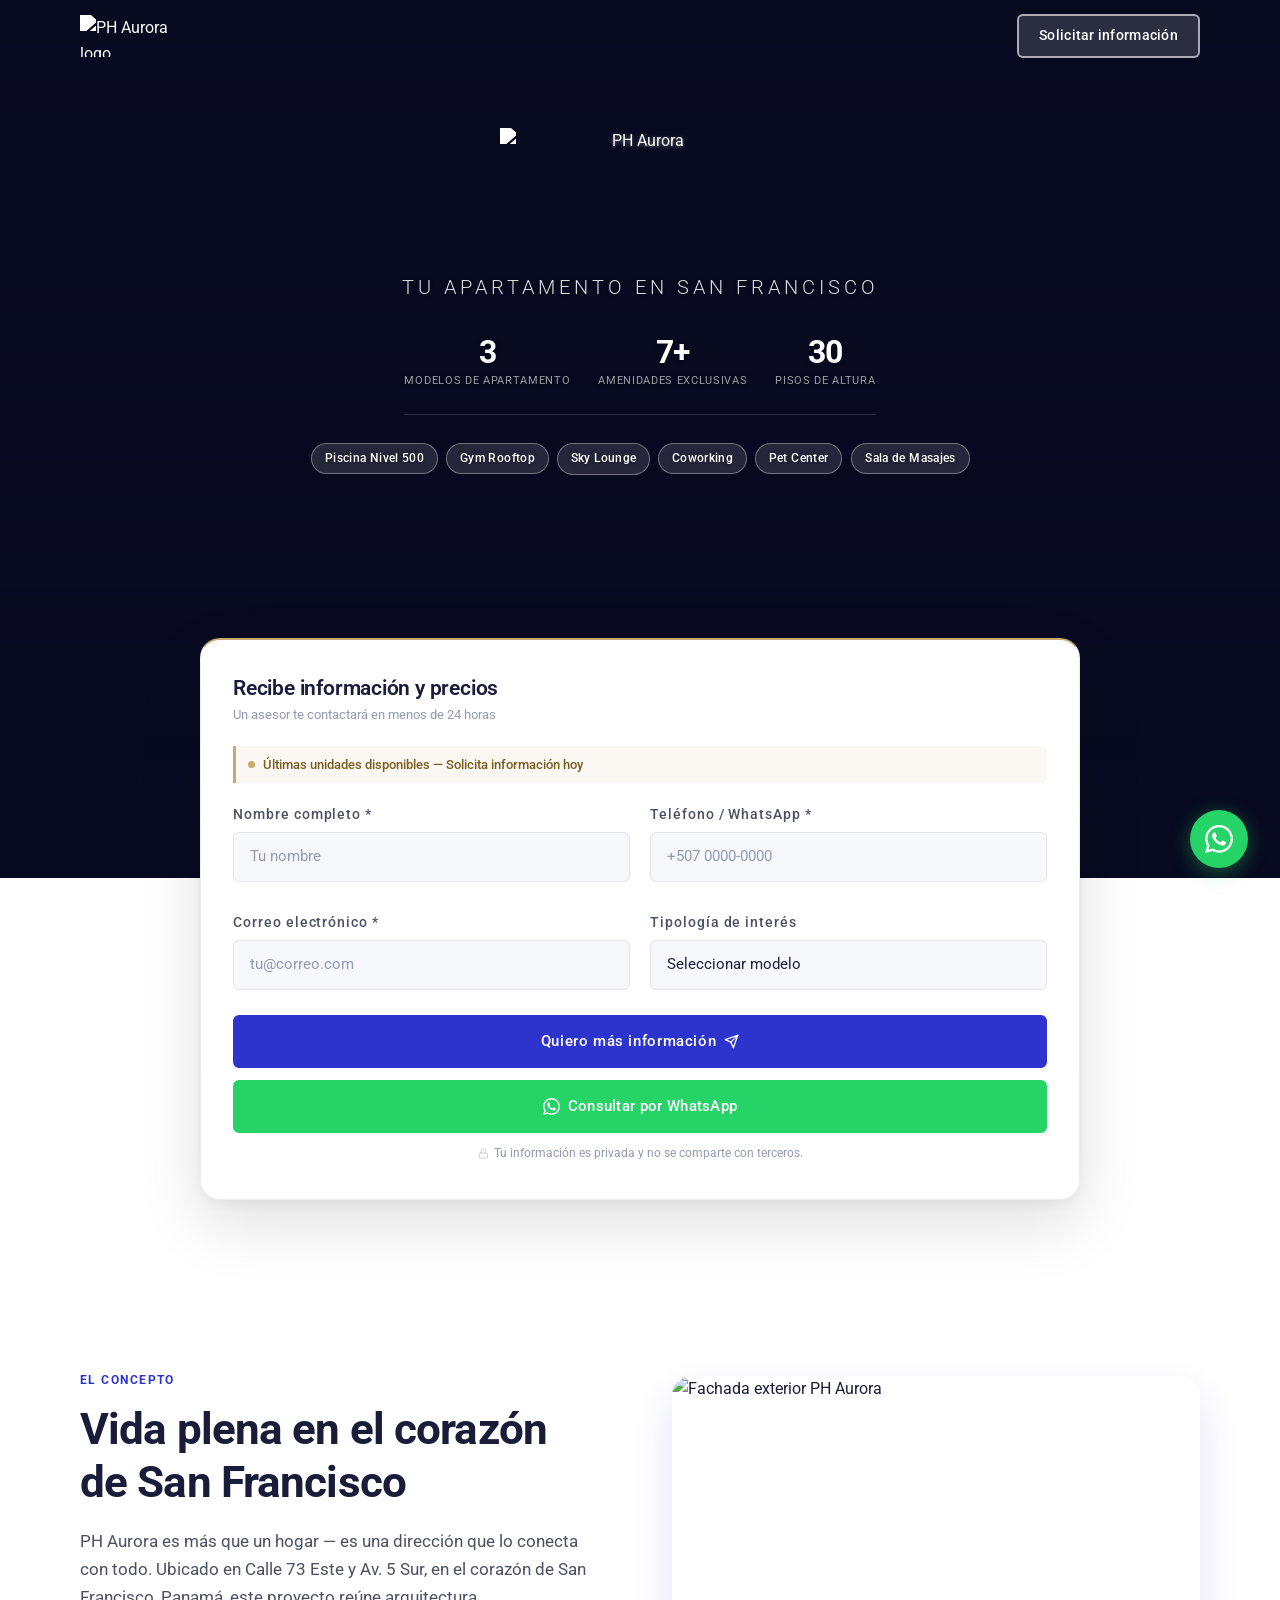
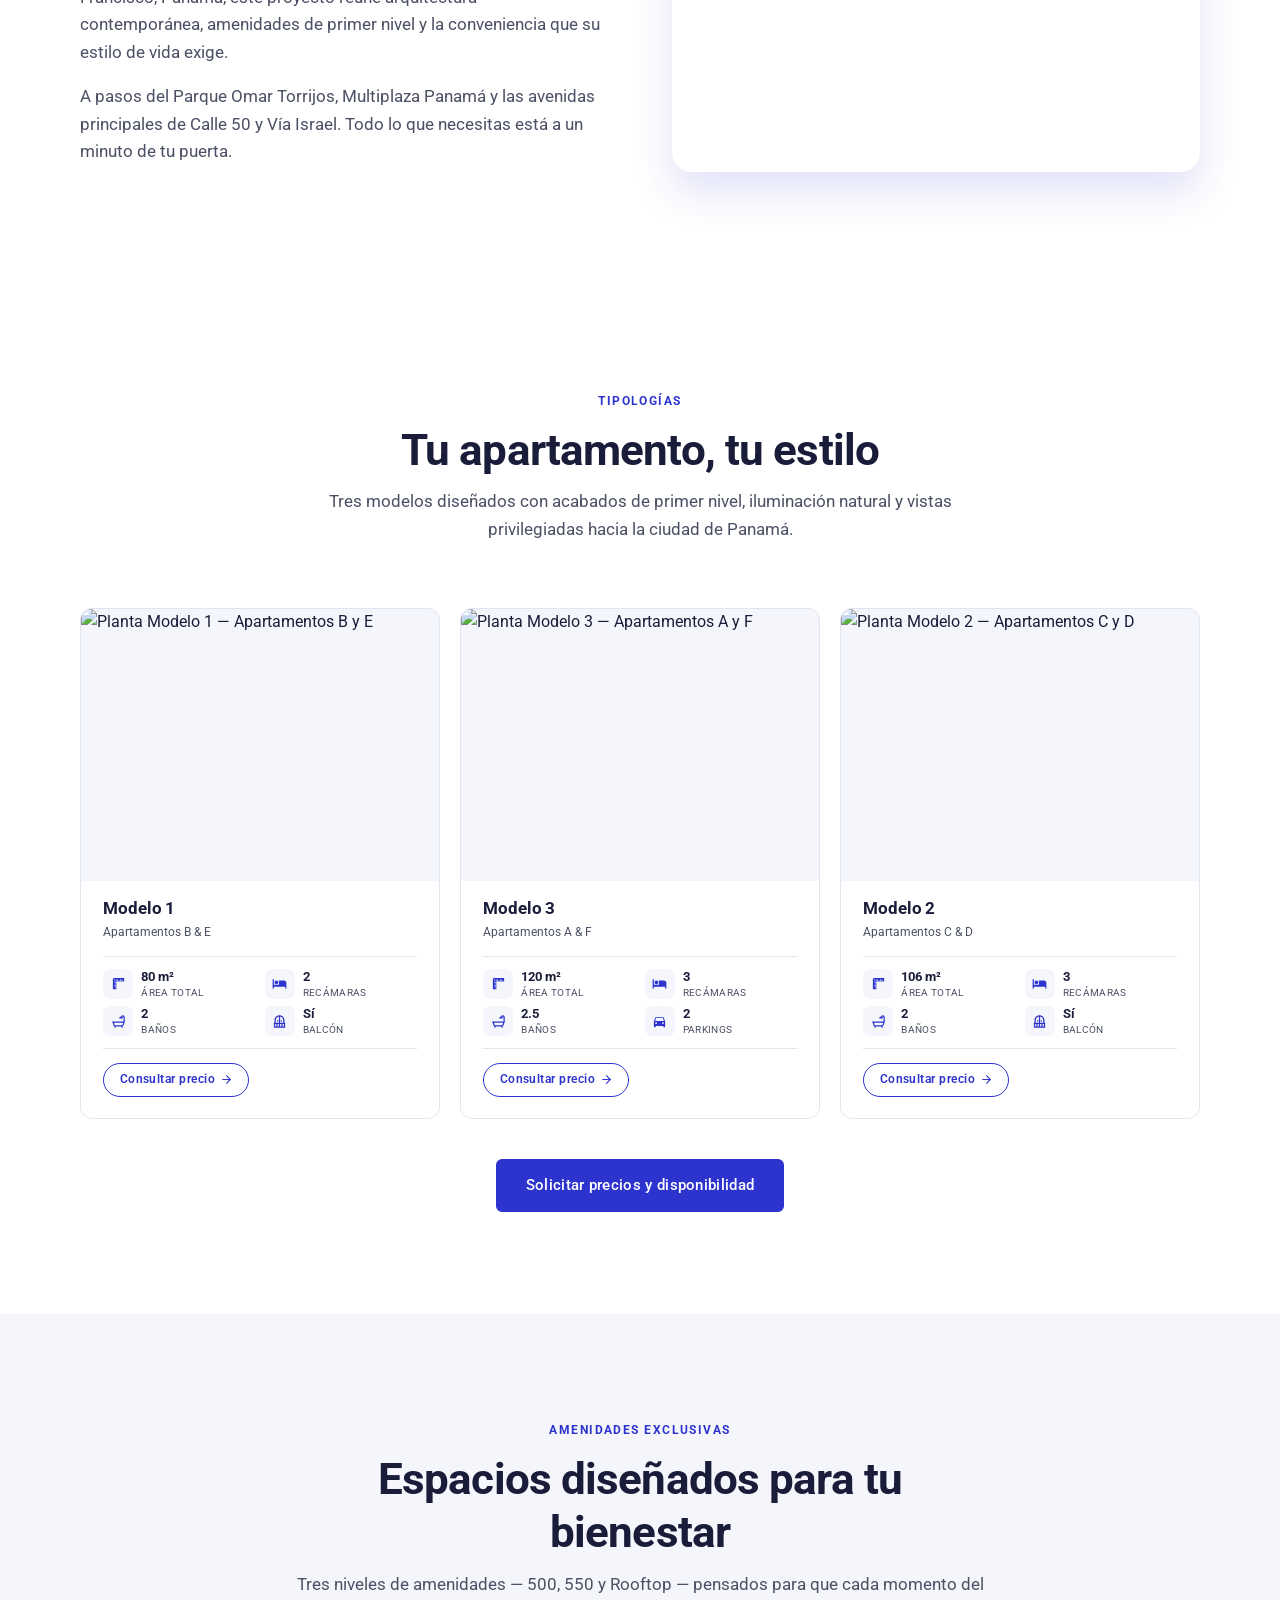
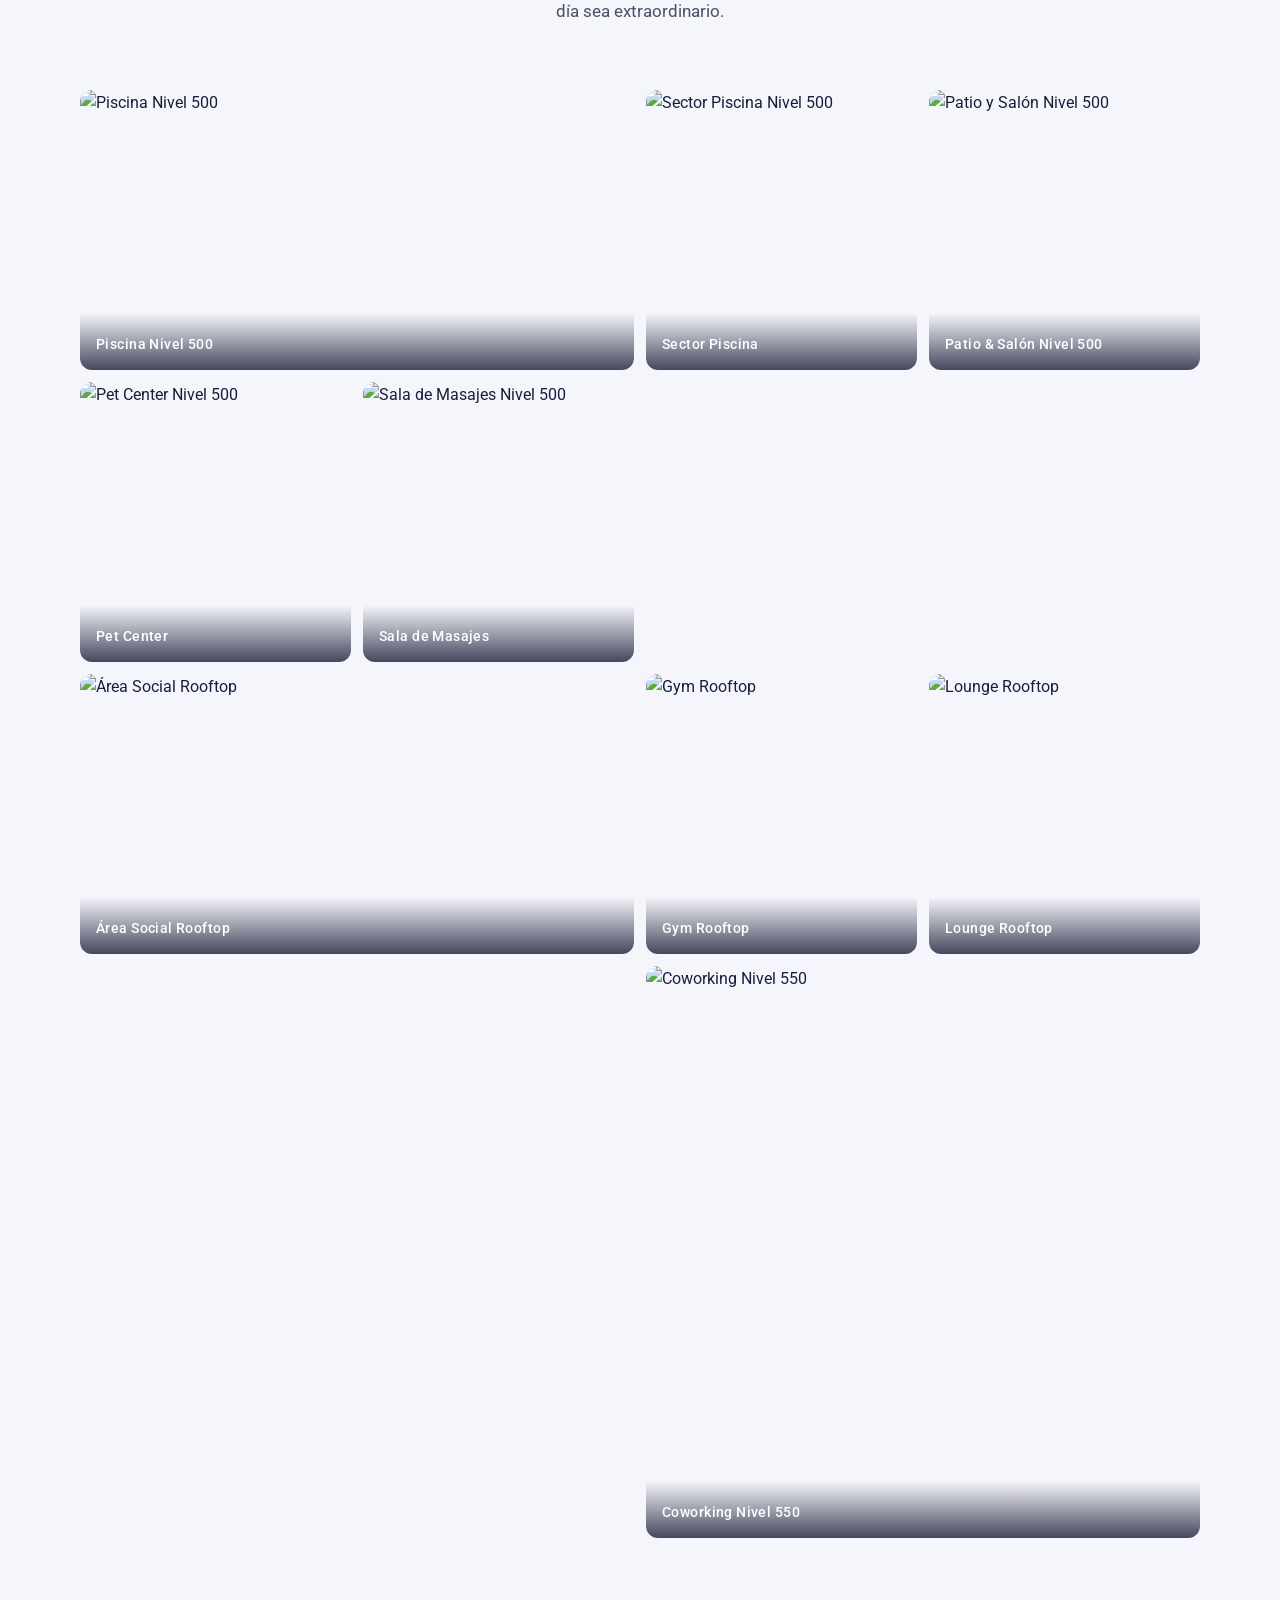
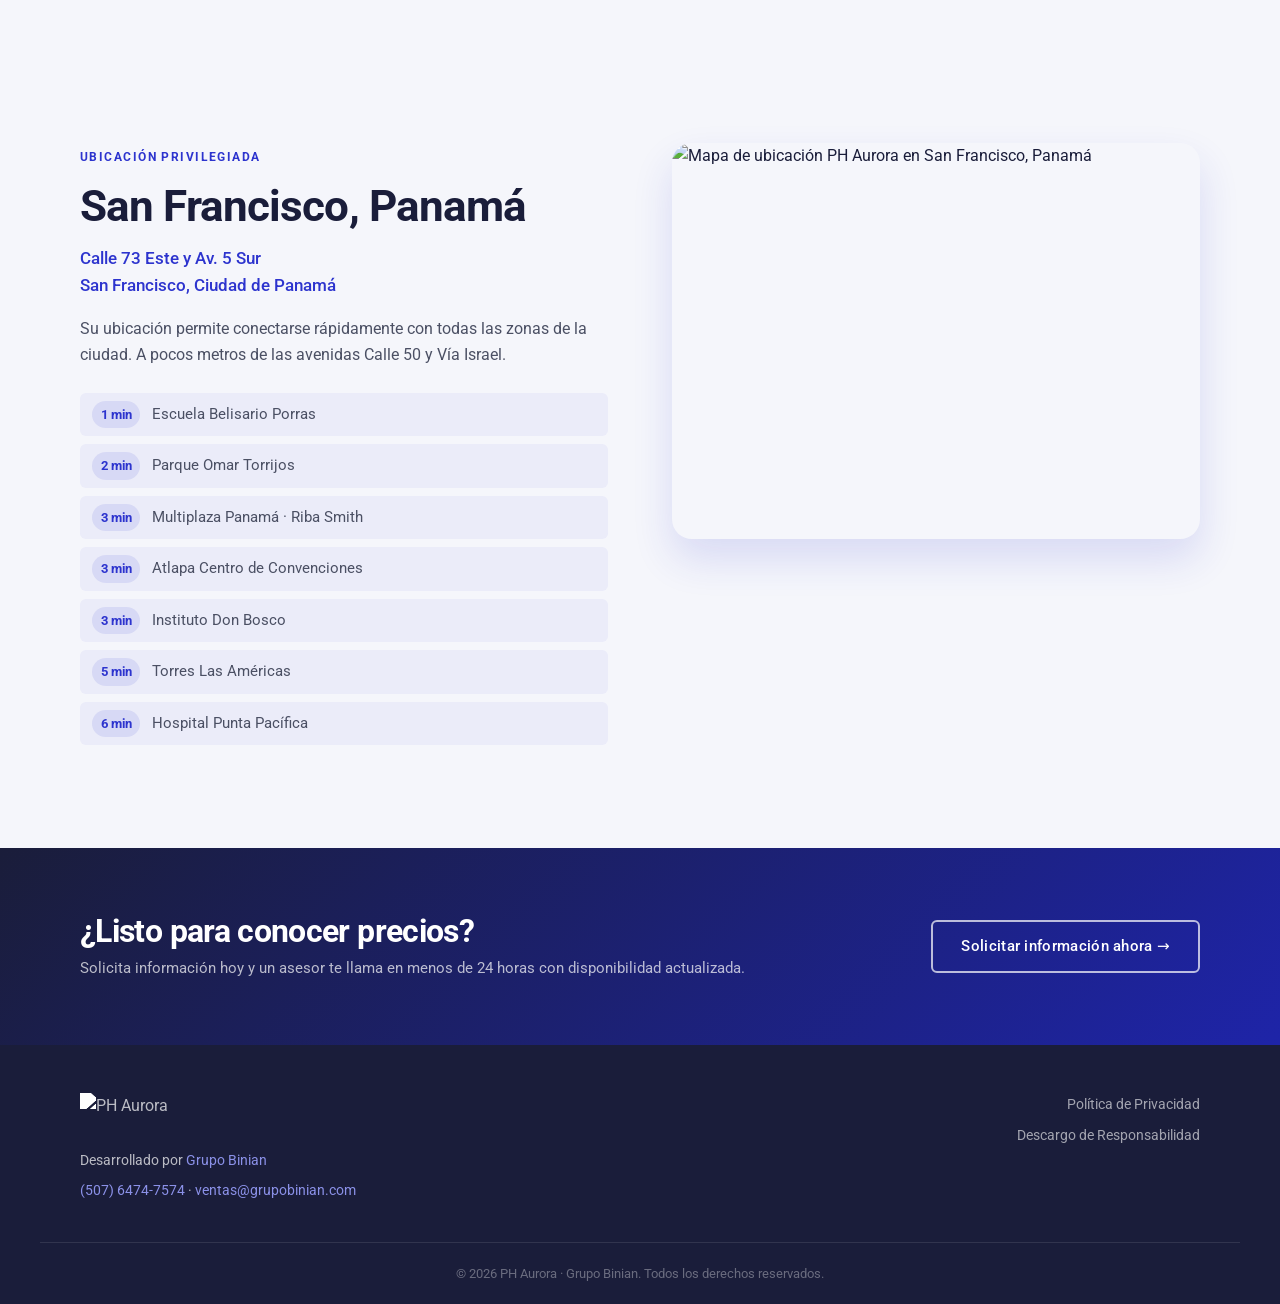
==== commit fc89a693: "Iteración 2" ====
--- a/index.html
+++ b/index.html
@@ -107,50 +107,131 @@
 
   <!-- ═══════════════════════ HEADER ═══════════════════════ -->
   <header class="site-header" id="site-header">
-    <div class="header-inner container">
+    <div class="header-inner container header-simple">
       <a href="#hero" class="header-logo" aria-label="PH Aurora — Inicio">
         <img src="https://www.phaurora.com/data/project/2020/07/menu_logo_img/c09465d68f6e4461997de824a88adce0" alt="PH Aurora logo" width="140" height="50" />
       </a>
-
-      <nav class="header-nav" id="header-nav" aria-label="Navegación principal">
-        <a href="#concepto" class="nav-link">Concepto</a>
-        <a href="#amenidades" class="nav-link">Amenidades</a>
-        <a href="#apartamentos" class="nav-link">Apartamentos</a>
-        <a href="#proyecto" class="nav-link">El Proyecto</a>
-        <a href="#galeria" class="nav-link">Galería</a>
-        <a href="#ubicacion" class="nav-link">Ubicación</a>
-        <a href="#contacto" class="nav-link">Contacto</a>
-      </nav>
-
-      <div class="header-actions">
-        <a href="https://en.phaurora.com/" class="lang-switch" aria-label="Switch to English">EN</a>
-        <a href="https://wa.me/50764747574?text=Hola%2C%20me%20gustar%C3%ADa%20m%C3%A1s%20informaci%C3%B3n%20de%20PH%20AURORA.%20www.phaurora.com" class="btn btn-wa" target="_blank" rel="noopener" aria-label="Contactar por WhatsApp">
-          <svg xmlns="http://www.w3.org/2000/svg" width="18" height="18" viewBox="0 0 24 24" fill="currentColor" aria-hidden="true"><path d="M17.472 14.382c-.297-.149-1.758-.867-2.03-.967-.273-.099-.471-.148-.67.15-.197.297-.767.966-.94 1.164-.173.199-.347.223-.644.075-.297-.15-1.255-.463-2.39-1.475-.883-.788-1.48-1.761-1.653-2.059-.173-.297-.018-.458.13-.606.134-.133.298-.347.446-.52.149-.174.198-.298.298-.497.099-.198.05-.371-.025-.52-.075-.149-.669-1.612-.916-2.207-.242-.579-.487-.5-.669-.51-.173-.008-.371-.01-.57-.01-.198 0-.52.074-.792.372-.272.297-1.04 1.016-1.04 2.479 0 1.462 1.065 2.875 1.213 3.074.149.198 2.096 3.2 5.077 4.487.709.306 1.262.489 1.694.625.712.227 1.36.195 1.871.118.571-.085 1.758-.719 2.006-1.413.248-.694.248-1.289.173-1.413-.074-.124-.272-.198-.57-.347m-5.421 7.403h-.004a9.87 9.87 0 01-5.031-1.378l-.361-.214-3.741.982.998-3.648-.235-.374a9.86 9.86 0 01-1.51-5.26c.001-5.45 4.436-9.884 9.888-9.884 2.64 0 5.122 1.03 6.988 2.898a9.825 9.825 0 012.893 6.994c-.003 5.45-4.437 9.884-9.885 9.884m8.413-18.297A11.815 11.815 0 0012.05 0C5.495 0 .16 5.335.157 11.892c0 2.096.547 4.142 1.588 5.945L.057 24l6.305-1.654a11.882 11.882 0 005.683 1.448h.005c6.554 0 11.89-5.335 11.893-11.893a11.821 11.821 0 00-3.48-8.413Z"/></svg>
-          WhatsApp
-        </a>
-        <button class="hamburger" id="hamburger" aria-label="Abrir menú" aria-expanded="false" aria-controls="header-nav">
-          <span></span><span></span><span></span>
-        </button>
-      </div>
+      <a href="#formulario" class="btn btn-primary btn-sm">Solicitar información</a>
     </div>
   </header>
 
   <!-- ═══════════════════════ HERO ═══════════════════════ -->
   <section class="hero" id="hero" aria-label="PH Aurora — Portada">
-    <div class="hero-bg" style="background-image:url('https://www.phaurora.com/data/project/2022/08/intro_img/1f7fd5a9c051424d9e8f5afa30161eda')" role="img" aria-label="Vista exterior PH Aurora en San Francisco, Panamá"></div>
+    <div class="hero-video-bg">
+      <div class="hero-video-fallback" style="background-image:url('https://www.phaurora.com/data/project/2022/08/intro_img/1f7fd5a9c051424d9e8f5afa30161eda')"></div>
+      <iframe
+        src="https://player.vimeo.com/video/1105515540?background=1&autoplay=1&loop=1&muted=1&byline=0&title=0&autopause=0"
+        frameborder="0"
+        allow="autoplay; fullscreen"
+        allowfullscreen
+        title="PH Aurora"
+        aria-hidden="true"
+      ></iframe>
+    </div>
     <div class="hero-overlay"></div>
-    <div class="hero-content">
-      <img class="hero-logo" src="https://www.phaurora.com/data/project/2020/07/home_logo_img/b50e3cbe89e94538b5bbf07ef957aae1" alt="PH Aurora" width="320" height="140" />
-      <p class="hero-tagline">Tu apartamento en San Francisco</p>
-      <div class="hero-actions">
-        <a href="#concepto" class="btn btn-primary">Descubrir</a>
-        <a href="https://www.phaurora.com" class="btn btn-outline" target="_blank" rel="noopener">Explorar en 3D</a>
-      </div>
-    </div>
-    <a href="#concepto" class="hero-scroll" aria-label="Ir al siguiente sección">
-      <svg xmlns="http://www.w3.org/2000/svg" width="24" height="24" viewBox="0 0 24 24" fill="none" stroke="currentColor" stroke-width="2" stroke-linecap="round" stroke-linejoin="round" aria-hidden="true"><polyline points="6 9 12 15 18 9"/></svg>
-    </a>
+
+    <div class="hero-split container">
+      <div class="hero-info">
+        <img class="hero-logo" src="https://www.phaurora.com/data/project/2020/07/home_logo_img/b50e3cbe89e94538b5bbf07ef957aae1" alt="PH Aurora" width="320" height="140" />
+        <p class="hero-tagline">Tu apartamento en San Francisco</p>
+        <div class="trust-row">
+          <div class="trust-item">
+            <span class="trust-num">3</span>
+            <span class="trust-label">Modelos de apartamento</span>
+          </div>
+          <div class="trust-item">
+            <span class="trust-num">7+</span>
+            <span class="trust-label">Amenidades exclusivas</span>
+          </div>
+          <div class="trust-item">
+            <span class="trust-num">30</span>
+            <span class="trust-label">Pisos de altura</span>
+          </div>
+        </div>
+        <div class="amenities-mini">
+          <span class="amenity-tag">Piscina Nivel 500</span>
+          <span class="amenity-tag">Gym Rooftop</span>
+          <span class="amenity-tag">Sky Lounge</span>
+          <span class="amenity-tag">Coworking</span>
+          <span class="amenity-tag">Pet Center</span>
+          <span class="amenity-tag">Sala de Masajes</span>
+        </div>
+      </div>
+    </div>
+
   </section>
+
+  <!-- ── Formulario ── -->
+  <div class="hero-form-wrap" id="formulario">
+    <div class="hero-form-card">
+
+      <div id="form-content">
+        <div class="form-card-header">
+          <h2>Recibe información y precios</h2>
+          <p>Un asesor te contactará en menos de 24 horas</p>
+        </div>
+
+        <div class="urgency-bar">
+          <span class="urgency-dot"></span>
+          Últimas unidades disponibles — Solicita información hoy
+        </div>
+
+        <form id="lead-form" novalidate>
+          <div class="form-fields-grid">
+            <div class="form-field">
+              <label for="f-nombre">Nombre completo <span aria-hidden="true">*</span></label>
+              <input type="text" id="f-nombre" name="nombre" placeholder="Tu nombre" required autocomplete="name" />
+            </div>
+            <div class="form-field">
+              <label for="f-telefono">Teléfono / WhatsApp <span aria-hidden="true">*</span></label>
+              <input type="tel" id="f-telefono" name="telefono" placeholder="+507 0000-0000" required autocomplete="tel" />
+            </div>
+            <div class="form-field">
+              <label for="f-email">Correo electrónico <span aria-hidden="true">*</span></label>
+              <input type="email" id="f-email" name="email" placeholder="tu@correo.com" required autocomplete="email" />
+            </div>
+            <div class="form-field">
+              <label for="f-tipologia">Tipología de interés</label>
+              <select id="f-tipologia" name="tipologia">
+                <option value="">Seleccionar modelo</option>
+                <option value="Modelo 1 (Apts. B y E)">Modelo 1 — Apts. B y E</option>
+                <option value="Modelo 2 (Apts. C y D)">Modelo 2 — Apts. C y D</option>
+                <option value="Modelo 3 (Apts. A y F)">Modelo 3 — Apts. A y F</option>
+                <option value="Sin definir">Aún no lo sé</option>
+              </select>
+            </div>
+          </div>
+          <p class="form-error" id="form-error" aria-live="polite" hidden>Por favor completa todos los campos requeridos.</p>
+          <button type="submit" class="btn btn-primary btn-block" style="margin-top:.5rem;">
+            Quiero más información
+            <svg xmlns="http://www.w3.org/2000/svg" width="15" height="15" viewBox="0 0 24 24" fill="none" stroke="currentColor" stroke-width="2" stroke-linecap="round" stroke-linejoin="round" aria-hidden="true"><line x1="22" y1="2" x2="11" y2="13"/><polygon points="22 2 15 22 11 13 2 9 22 2"/></svg>
+          </button>
+        </form>
+
+        <a href="https://wa.me/50764747574?text=Hola%2C%20me%20gustar%C3%ADa%20m%C3%A1s%20informaci%C3%B3n%20de%20PH%20AURORA.%20www.phaurora.com" class="btn btn-wa btn-block" style="margin-top:.75rem;" target="_blank" rel="noopener" aria-label="Consultar por WhatsApp">
+          <svg xmlns="http://www.w3.org/2000/svg" width="17" height="17" viewBox="0 0 24 24" fill="white" aria-hidden="true"><path d="M17.472 14.382c-.297-.149-1.758-.867-2.03-.967-.273-.099-.471-.148-.67.15-.197.297-.767.966-.94 1.164-.173.199-.347.223-.644.075-.297-.15-1.255-.463-2.39-1.475-.883-.788-1.48-1.761-1.653-2.059-.173-.297-.018-.458.13-.606.134-.133.298-.347.446-.52.149-.174.198-.298.298-.497.099-.198.05-.371-.025-.52-.075-.149-.669-1.612-.916-2.207-.242-.579-.487-.5-.669-.51-.173-.008-.371-.01-.57-.01-.198 0-.52.074-.792.372-.272.297-1.04 1.016-1.04 2.479 0 1.462 1.065 2.875 1.213 3.074.149.198 2.096 3.2 5.077 4.487.709.306 1.262.489 1.694.625.712.227 1.36.195 1.871.118.571-.085 1.758-.719 2.006-1.413.248-.694.248-1.289.173-1.413-.074-.124-.272-.198-.57-.347m-5.421 7.403h-.004a9.87 9.87 0 01-5.031-1.378l-.361-.214-3.741.982.998-3.648-.235-.374a9.86 9.86 0 01-1.51-5.26c.001-5.45 4.436-9.884 9.888-9.884 2.64 0 5.122 1.03 6.988 2.898a9.825 9.825 0 012.893 6.994c-.003 5.45-4.437 9.884-9.885 9.884m8.413-18.297A11.815 11.815 0 0012.05 0C5.495 0 .16 5.335.157 11.892c0 2.096.547 4.142 1.588 5.945L.057 24l6.305-1.654a11.882 11.882 0 005.683 1.448h.005c6.554 0 11.89-5.335 11.893-11.893a11.821 11.821 0 00-3.48-8.413z"/></svg>
+          Consultar por WhatsApp
+        </a>
+
+        <p class="form-privacy">
+          <svg xmlns="http://www.w3.org/2000/svg" width="11" height="11" viewBox="0 0 24 24" fill="none" stroke="currentColor" stroke-width="2" stroke-linecap="round" stroke-linejoin="round" aria-hidden="true"><rect x="3" y="11" width="18" height="11" rx="2" ry="2"/><path d="M7 11V7a5 5 0 0 1 10 0v4"/></svg>
+          Tu información es privada y no se comparte con terceros.
+        </p>
+      </div>
+
+      <!-- ── Estado de éxito ── -->
+      <div class="success-msg" id="success-msg" hidden>
+        <svg class="success-icon" xmlns="http://www.w3.org/2000/svg" viewBox="0 0 24 24" fill="none" stroke="currentColor" stroke-width="1.5" stroke-linecap="round" stroke-linejoin="round" aria-hidden="true"><circle cx="12" cy="12" r="10"/><polyline points="9 12 11 14 15 10"/></svg>
+        <h3>Recibimos tu solicitud</h3>
+        <p>Un asesor de PH Aurora te contactará en menos de 24 horas con precios y disponibilidad actualizada.</p>
+        <a href="https://wa.me/50764747574?text=Hola%2C%20acabo%20de%20enviar%20mis%20datos%20en%20la%20web%20de%20PH%20Aurora%20y%20quisiera%20m%C3%A1s%20informaci%C3%B3n" class="btn btn-wa btn-block" target="_blank" rel="noopener">
+          <svg xmlns="http://www.w3.org/2000/svg" width="17" height="17" viewBox="0 0 24 24" fill="white" aria-hidden="true"><path d="M17.472 14.382c-.297-.149-1.758-.867-2.03-.967-.273-.099-.471-.148-.67.15-.197.297-.767.966-.94 1.164-.173.199-.347.223-.644.075-.297-.15-1.255-.463-2.39-1.475-.883-.788-1.48-1.761-1.653-2.059-.173-.297-.018-.458.13-.606.134-.133.298-.347.446-.52.149-.174.198-.298.298-.497.099-.198.05-.371-.025-.52-.075-.149-.669-1.612-.916-2.207-.242-.579-.487-.5-.669-.51-.173-.008-.371-.01-.57-.01-.198 0-.52.074-.792.372-.272.297-1.04 1.016-1.04 2.479 0 1.462 1.065 2.875 1.213 3.074.149.198 2.096 3.2 5.077 4.487.709.306 1.262.489 1.694.625.712.227 1.36.195 1.871.118.571-.085 1.758-.719 2.006-1.413.248-.694.248-1.289.173-1.413-.074-.124-.272-.198-.57-.347m-5.421 7.403h-.004a9.87 9.87 0 01-5.031-1.378l-.361-.214-3.741.982.998-3.648-.235-.374a9.86 9.86 0 01-1.51-5.26c.001-5.45 4.436-9.884 9.888-9.884 2.64 0 5.122 1.03 6.988 2.898a9.825 9.825 0 012.893 6.994c-.003 5.45-4.437 9.884-9.885 9.884m8.413-18.297A11.815 11.815 0 0012.05 0C5.495 0 .16 5.335.157 11.892c0 2.096.547 4.142 1.588 5.945L.057 24l6.305-1.654a11.882 11.882 0 005.683 1.448h.005c6.554 0 11.89-5.335 11.893-11.893a11.821 11.821 0 00-3.48-8.413z"/></svg>
+          También escríbenos por WhatsApp
+        </a>
+      </div>
+
+    </div>
+  </div>
 
   <!-- ═══════════════════════ CONCEPTO ═══════════════════════ -->
   <section class="section concepto" id="concepto" aria-labelledby="concepto-title">
@@ -160,7 +241,6 @@
         <h2 id="concepto-title">Vida plena en el corazón de San Francisco</h2>
         <p>PH Aurora es más que un hogar — es una dirección que lo conecta con todo. Ubicado en Calle 73 Este y Av. 5 Sur, en el corazón de San Francisco, Panamá, este proyecto reúne arquitectura contemporánea, amenidades de primer nivel y la conveniencia que su estilo de vida exige.</p>
         <p>A pasos del Parque Omar Torrijos, Multiplaza Panamá y las avenidas principales de Calle 50 y Vía Israel. Todo lo que necesitas está a un minuto de tu puerta.</p>
-        <a href="#contacto" class="btn btn-primary">Solicitar información</a>
       </div>
       <div class="concepto-img reveal reveal-right">
         <img src="https://www.phaurora.com/data/imageforimagegallery/2025/08/image/cbf5025383ec4a308e69398cb605df9e" alt="Fachada exterior PH Aurora" loading="lazy" width="700" height="520" />
@@ -168,15 +248,142 @@
     </div>
   </section>
 
-  <!-- ═══════════════════════ GRUPO BINIAN ═══════════════════════ -->
-  <section class="section binian-strip" aria-label="Desarrollado por Grupo Binian">
-    <div class="container binian-inner reveal">
-      <div class="binian-text">
-        <span class="section-label" style="color:var(--color-primary-light)">Desarrollado por</span>
-        <h3>Grupo Binian</h3>
-        <p>Desarrolladora con trayectoria y visión. Calle 44, Bella Vista, PH. Altamira Residences, Ciudad de Panamá.</p>
-      </div>
-      <a href="https://www.grupobinian.com" class="btn btn-outline-light" target="_blank" rel="noopener">Conocer más</a>
+  <!-- ═══════════════════════ TIPOLOGÍAS ═══════════════════════ -->
+  <section class="section apartamentos" id="apartamentos" aria-labelledby="apartamentos-title">
+    <div class="container">
+      <div class="section-header reveal">
+        <span class="section-label">Tipologías</span>
+        <h2 id="apartamentos-title">Tu apartamento, tu estilo</h2>
+        <p>Tres modelos diseñados con acabados de primer nivel, iluminación natural y vistas privilegiadas hacia la ciudad de Panamá.</p>
+      </div>
+      <div class="tipologias-grid">
+        <article class="tipologia-card reveal">
+          <div class="tipologia-img">
+            <img src="https://www.phaurora.com/data/unitgroup/2021/08/floor_plans_3d_image/2f557bc98dfe48b88f33a8fab07d24db" alt="Planta Modelo 1 — Apartamentos B y E" loading="lazy" width="500" height="380" />
+          </div>
+          <div class="tipologia-info">
+            <div class="tipologia-meta">
+              <h3>Modelo 1</h3>
+              <p class="tipologia-label">Apartamentos B &amp; E</p>
+            </div>
+            <div class="tipologia-features">
+              <div class="tipologia-feat">
+                <span class="feat-icon">
+                  <svg xmlns="http://www.w3.org/2000/svg" viewBox="0 0 24 24" aria-hidden="true"><path fill="currentColor" d="M3 5v16h6v-1.5H7V18h2v-1.5H5V15h4v-1.5H7V12h2v-1.5H5V9h4V5h1.5v4H12V7h1.5v2H15V5h1.5v4H18V7h1.5v2H21V3H5a2 2 0 0 0-2 2m3 2a1 1 0 0 1-1-1a1 1 0 0 1 1-1a1 1 0 0 1 1 1a1 1 0 0 1-1 1"/></svg>
+                </span>
+                <span class="feat-text"><strong>80 m²</strong><small>Área total</small></span>
+              </div>
+              <div class="tipologia-feat">
+                <span class="feat-icon">
+                  <svg xmlns="http://www.w3.org/2000/svg" viewBox="0 0 24 24" aria-hidden="true"><path fill="currentColor" d="M19 7h-8v7H3V5H1v15h2v-3h18v3h2v-9a4 4 0 0 0-4-4M7 13a3 3 0 0 0 3-3a3 3 0 0 0-3-3a3 3 0 0 0-3 3a3 3 0 0 0 3 3"/></svg>
+                </span>
+                <span class="feat-text"><strong>2</strong><small>Recámaras</small></span>
+              </div>
+              <div class="tipologia-feat">
+                <span class="feat-icon">
+                  <svg xmlns="http://www.w3.org/2000/svg" viewBox="0 0 24 24" aria-hidden="true"><path fill="currentColor" d="M21 14v1c0 1.91-1.07 3.57-2.65 4.41L19 22h-2l-.5-2h-9L7 22H5l.65-2.59A4.99 4.99 0 0 1 3 15v-1H2v-2h18V5a1 1 0 0 0-1-1c-.5 0-.88.34-1 .79c.63.54 1 1.34 1 2.21h-6a3 3 0 0 1 3-3h.17c.41-1.16 1.52-2 2.83-2a3 3 0 0 1 3 3v9zm-2 0H5v1a3 3 0 0 0 3 3h8a3 3 0 0 0 3-3z"/></svg>
+                </span>
+                <span class="feat-text"><strong>2</strong><small>Baños</small></span>
+              </div>
+              <div class="tipologia-feat">
+                <span class="feat-icon">
+                  <svg xmlns="http://www.w3.org/2000/svg" viewBox="0 0 24 24" aria-hidden="true"><path fill="currentColor" d="M10 10v2H8v-2zm6 2v-2h-2v2zm5 2v8H3v-8h1v-4c0-4.42 3.58-8 8-8s8 3.58 8 8v4zM7 16H5v4h2zm4 0H9v4h2zm0-11.92C8.16 4.56 6 7.03 6 10v4h5zM13 14h5v-4c0-2.97-2.16-5.44-5-5.92zm2 2h-2v4h2zm4 0h-2v4h2z"/></svg>
+                </span>
+                <span class="feat-text"><strong>Sí</strong><small>Balcón</small></span>
+              </div>
+            </div>
+            <a href="#formulario" class="tipologia-cta">
+              Consultar precio
+              <svg xmlns="http://www.w3.org/2000/svg" width="13" height="13" viewBox="0 0 24 24" fill="none" stroke="currentColor" stroke-width="2" stroke-linecap="round" stroke-linejoin="round" aria-hidden="true"><line x1="5" y1="12" x2="19" y2="12"/><polyline points="12 5 19 12 12 19"/></svg>
+            </a>
+          </div>
+        </article>
+        <article class="tipologia-card reveal">
+          <div class="tipologia-img">
+            <img src="https://www.phaurora.com/data/unitgroup/2020/10/floor_plans_3d_image/267780d5da19470489919bb99c22bdad" alt="Planta Modelo 3 — Apartamentos A y F" loading="lazy" width="500" height="380" />
+          </div>
+          <div class="tipologia-info">
+            <div class="tipologia-meta">
+              <h3>Modelo 3</h3>
+              <p class="tipologia-label">Apartamentos A &amp; F</p>
+            </div>
+            <div class="tipologia-features">
+              <div class="tipologia-feat">
+                <span class="feat-icon">
+                  <svg xmlns="http://www.w3.org/2000/svg" viewBox="0 0 24 24" aria-hidden="true"><path fill="currentColor" d="M3 5v16h6v-1.5H7V18h2v-1.5H5V15h4v-1.5H7V12h2v-1.5H5V9h4V5h1.5v4H12V7h1.5v2H15V5h1.5v4H18V7h1.5v2H21V3H5a2 2 0 0 0-2 2m3 2a1 1 0 0 1-1-1a1 1 0 0 1 1-1a1 1 0 0 1 1 1a1 1 0 0 1-1 1"/></svg>
+                </span>
+                <span class="feat-text"><strong>120 m²</strong><small>Área total</small></span>
+              </div>
+              <div class="tipologia-feat">
+                <span class="feat-icon">
+                  <svg xmlns="http://www.w3.org/2000/svg" viewBox="0 0 24 24" aria-hidden="true"><path fill="currentColor" d="M19 7h-8v7H3V5H1v15h2v-3h18v3h2v-9a4 4 0 0 0-4-4M7 13a3 3 0 0 0 3-3a3 3 0 0 0-3-3a3 3 0 0 0-3 3a3 3 0 0 0 3 3"/></svg>
+                </span>
+                <span class="feat-text"><strong>3</strong><small>Recámaras</small></span>
+              </div>
+              <div class="tipologia-feat">
+                <span class="feat-icon">
+                  <svg xmlns="http://www.w3.org/2000/svg" viewBox="0 0 24 24" aria-hidden="true"><path fill="currentColor" d="M21 14v1c0 1.91-1.07 3.57-2.65 4.41L19 22h-2l-.5-2h-9L7 22H5l.65-2.59A4.99 4.99 0 0 1 3 15v-1H2v-2h18V5a1 1 0 0 0-1-1c-.5 0-.88.34-1 .79c.63.54 1 1.34 1 2.21h-6a3 3 0 0 1 3-3h.17c.41-1.16 1.52-2 2.83-2a3 3 0 0 1 3 3v9zm-2 0H5v1a3 3 0 0 0 3 3h8a3 3 0 0 0 3-3z"/></svg>
+                </span>
+                <span class="feat-text"><strong>2.5</strong><small>Baños</small></span>
+              </div>
+              <div class="tipologia-feat">
+                <span class="feat-icon">
+                  <svg xmlns="http://www.w3.org/2000/svg" viewBox="0 0 24 24" aria-hidden="true"><path fill="currentColor" d="m5 11l1.5-4.5h11L19 11m-1.5 5a1.5 1.5 0 0 1-1.5-1.5a1.5 1.5 0 0 1 1.5-1.5a1.5 1.5 0 0 1 1.5 1.5a1.5 1.5 0 0 1-1.5 1.5m-11 0A1.5 1.5 0 0 1 5 14.5A1.5 1.5 0 0 1 6.5 13A1.5 1.5 0 0 1 8 14.5A1.5 1.5 0 0 1 6.5 16M18.92 6c-.2-.58-.76-1-1.42-1h-11c-.66 0-1.22.42-1.42 1L3 12v8a1 1 0 0 0 1 1h1a1 1 0 0 0 1-1v-1h12v1a1 1 0 0 0 1 1h1a1 1 0 0 0 1-1v-8z"/></svg>
+                </span>
+                <span class="feat-text"><strong>2</strong><small>Parkings</small></span>
+              </div>
+            </div>
+            <a href="#formulario" class="tipologia-cta">
+              Consultar precio
+              <svg xmlns="http://www.w3.org/2000/svg" width="13" height="13" viewBox="0 0 24 24" fill="none" stroke="currentColor" stroke-width="2" stroke-linecap="round" stroke-linejoin="round" aria-hidden="true"><line x1="5" y1="12" x2="19" y2="12"/><polyline points="12 5 19 12 12 19"/></svg>
+            </a>
+          </div>
+        </article>
+        <article class="tipologia-card reveal">
+          <div class="tipologia-img">
+            <img src="https://www.phaurora.com/data/unitgroup/2020/10/floor_plans_3d_image/049ef62718954c5e8fdacc12b0e1dacb" alt="Planta Modelo 2 — Apartamentos C y D" loading="lazy" width="500" height="380" />
+          </div>
+          <div class="tipologia-info">
+            <div class="tipologia-meta">
+              <h3>Modelo 2</h3>
+              <p class="tipologia-label">Apartamentos C &amp; D</p>
+            </div>
+            <div class="tipologia-features">
+              <div class="tipologia-feat">
+                <span class="feat-icon">
+                  <svg xmlns="http://www.w3.org/2000/svg" viewBox="0 0 24 24" aria-hidden="true"><path fill="currentColor" d="M3 5v16h6v-1.5H7V18h2v-1.5H5V15h4v-1.5H7V12h2v-1.5H5V9h4V5h1.5v4H12V7h1.5v2H15V5h1.5v4H18V7h1.5v2H21V3H5a2 2 0 0 0-2 2m3 2a1 1 0 0 1-1-1a1 1 0 0 1 1-1a1 1 0 0 1 1 1a1 1 0 0 1-1 1"/></svg>
+                </span>
+                <span class="feat-text"><strong>106 m²</strong><small>Área total</small></span>
+              </div>
+              <div class="tipologia-feat">
+                <span class="feat-icon">
+                  <svg xmlns="http://www.w3.org/2000/svg" viewBox="0 0 24 24" aria-hidden="true"><path fill="currentColor" d="M19 7h-8v7H3V5H1v15h2v-3h18v3h2v-9a4 4 0 0 0-4-4M7 13a3 3 0 0 0 3-3a3 3 0 0 0-3-3a3 3 0 0 0-3 3a3 3 0 0 0 3 3"/></svg>
+                </span>
+                <span class="feat-text"><strong>3</strong><small>Recámaras</small></span>
+              </div>
+              <div class="tipologia-feat">
+                <span class="feat-icon">
+                  <svg xmlns="http://www.w3.org/2000/svg" viewBox="0 0 24 24" aria-hidden="true"><path fill="currentColor" d="M21 14v1c0 1.91-1.07 3.57-2.65 4.41L19 22h-2l-.5-2h-9L7 22H5l.65-2.59A4.99 4.99 0 0 1 3 15v-1H2v-2h18V5a1 1 0 0 0-1-1c-.5 0-.88.34-1 .79c.63.54 1 1.34 1 2.21h-6a3 3 0 0 1 3-3h.17c.41-1.16 1.52-2 2.83-2a3 3 0 0 1 3 3v9zm-2 0H5v1a3 3 0 0 0 3 3h8a3 3 0 0 0 3-3z"/></svg>
+                </span>
+                <span class="feat-text"><strong>2</strong><small>Baños</small></span>
+              </div>
+              <div class="tipologia-feat">
+                <span class="feat-icon">
+                  <svg xmlns="http://www.w3.org/2000/svg" viewBox="0 0 24 24" aria-hidden="true"><path fill="currentColor" d="M10 10v2H8v-2zm6 2v-2h-2v2zm5 2v8H3v-8h1v-4c0-4.42 3.58-8 8-8s8 3.58 8 8v4zM7 16H5v4h2zm4 0H9v4h2zm0-11.92C8.16 4.56 6 7.03 6 10v4h5zM13 14h5v-4c0-2.97-2.16-5.44-5-5.92zm2 2h-2v4h2zm4 0h-2v4h2z"/></svg>
+                </span>
+                <span class="feat-text"><strong>Sí</strong><small>Balcón</small></span>
+              </div>
+            </div>
+            <a href="#formulario" class="tipologia-cta">
+              Consultar precio
+              <svg xmlns="http://www.w3.org/2000/svg" width="13" height="13" viewBox="0 0 24 24" fill="none" stroke="currentColor" stroke-width="2" stroke-linecap="round" stroke-linejoin="round" aria-hidden="true"><line x1="5" y1="12" x2="19" y2="12"/><polyline points="12 5 19 12 12 19"/></svg>
+            </a>
+          </div>
+        </article>
+      </div>
+      <div class="section-cta reveal">
+        <a href="#formulario" class="btn btn-primary">Solicitar precios y disponibilidad</a>
+      </div>
     </div>
   </section>
 
@@ -225,162 +432,6 @@
           <img src="https://www.phaurora.com/data/imageforimagegallery/2021/09/image/904c6db5850b4cc6b5ebd482a0c8fe1d" alt="Lounge Rooftop" loading="lazy" width="400" height="320" />
           <div class="bento-label">Lounge Rooftop</div>
         </div>
-      </div>
-      <div class="section-cta reveal">
-        <a href="https://www.phaurora.com" class="btn btn-primary" target="_blank" rel="noopener">Explorar amenidades en 3D</a>
-      </div>
-    </div>
-  </section>
-
-  <!-- ═══════════════════════ APARTAMENTOS ═══════════════════════ -->
-  <section class="section apartamentos" id="apartamentos" aria-labelledby="apartamentos-title">
-    <div class="container">
-      <div class="section-header reveal">
-        <span class="section-label">Tipologías</span>
-        <h2 id="apartamentos-title">Tu apartamento, tu estilo</h2>
-        <p>Tres modelos diseñados con acabados de primer nivel, iluminación natural y vistas privilegiadas hacia la ciudad de Panamá.</p>
-      </div>
-      <div class="tipologias-grid">
-        <article class="tipologia-card reveal">
-          <div class="tipologia-img">
-            <img src="https://www.phaurora.com/data/unitgroup/2021/08/floor_plans_3d_image/2f557bc98dfe48b88f33a8fab07d24db" alt="Planta Modelo 1 — Apartamentos B y E" loading="lazy" width="500" height="380" />
-          </div>
-          <div class="tipologia-info">
-            <h3>Modelo 1</h3>
-            <p class="tipologia-label">Apartamentos B &amp; E</p>
-            <a href="https://www.phaurora.com" class="btn btn-sm btn-outline-primary" target="_blank" rel="noopener">Ver en 3D</a>
-          </div>
-        </article>
-        <article class="tipologia-card reveal">
-          <div class="tipologia-img">
-            <img src="https://www.phaurora.com/data/unitgroup/2020/10/floor_plans_3d_image/267780d5da19470489919bb99c22bdad" alt="Planta Modelo 3 — Apartamentos A y F" loading="lazy" width="500" height="380" />
-          </div>
-          <div class="tipologia-info">
-            <h3>Modelo 3</h3>
-            <p class="tipologia-label">Apartamentos A &amp; F</p>
-            <a href="https://www.phaurora.com" class="btn btn-sm btn-outline-primary" target="_blank" rel="noopener">Ver en 3D</a>
-          </div>
-        </article>
-        <article class="tipologia-card reveal">
-          <div class="tipologia-img">
-            <img src="https://www.phaurora.com/data/unitgroup/2020/10/floor_plans_3d_image/049ef62718954c5e8fdacc12b0e1dacb" alt="Planta Modelo 2 — Apartamentos C y D" loading="lazy" width="500" height="380" />
-          </div>
-          <div class="tipologia-info">
-            <h3>Modelo 2</h3>
-            <p class="tipologia-label">Apartamentos C &amp; D</p>
-            <a href="https://www.phaurora.com" class="btn btn-sm btn-outline-primary" target="_blank" rel="noopener">Ver en 3D</a>
-          </div>
-        </article>
-      </div>
-      <div class="section-cta reveal">
-        <a href="https://www.phaurora.com" class="btn btn-primary" target="_blank" rel="noopener">Explorar apartamentos en 3D</a>
-        <a href="https://www.phaurora.com/data/project/2025/06/general_project_brochure/43d63fc4e0f94a18bdd0070759ead1c4" class="btn btn-outline-primary" target="_blank" rel="noopener" download>Descargar brochure</a>
-      </div>
-    </div>
-  </section>
-
-  <!-- ═══════════════════════ DISPONIBILIDAD ═══════════════════════ -->
-  <section class="section disponibilidad" id="disponibilidad" aria-labelledby="disponibilidad-title">
-    <div class="container">
-      <div class="section-header reveal">
-        <span class="section-label">Disponibilidad</span>
-        <h2 id="disponibilidad-title">Encuentra tu unidad ideal</h2>
-        <p>Consulta los planos de disponibilidad por tipología y nivel.</p>
-      </div>
-      <div class="disponibilidad-slider" id="disp-slider">
-        <div class="disp-track" id="disp-track">
-          <div class="disp-slide">
-            <img src="https://www.phaurora.com/data/imageforimagegallery/2025/06/image/6aa4a7cd3cbc4ed4b931b399acdcb918" alt="Disponibilidad Tipologías A, B y F" loading="lazy" width="900" height="600" />
-            <p>Disponibilidad A · B · F</p>
-          </div>
-          <div class="disp-slide">
-            <img src="https://www.phaurora.com/data/imageforimagegallery/2025/06/image/afc978766fdf46a0b9d37045a4094b55" alt="Disponibilidad Tipología E" loading="lazy" width="900" height="600" />
-            <p>Disponibilidad E</p>
-          </div>
-          <div class="disp-slide">
-            <img src="https://www.phaurora.com/data/imageforimagegallery/2025/06/image/b77fa0adf2e24968a97ade7462a0b81c" alt="Disponibilidad Tipologías C y D" loading="lazy" width="900" height="600" />
-            <p>Disponibilidad C · D</p>
-          </div>
-          <div class="disp-slide">
-            <img src="https://www.phaurora.com/data/imageforimagegallery/2025/06/image/73560d6ba4f442149be75933ec1e7e63" alt="Planta por tipología A y F" loading="lazy" width="900" height="600" />
-            <p>Tipología A · F</p>
-          </div>
-          <div class="disp-slide">
-            <img src="https://www.phaurora.com/data/imageforimagegallery/2025/06/image/6a8a7e9704504c969d4ece9cbf3f815d" alt="Planta por tipología C y D" loading="lazy" width="900" height="600" />
-            <p>Tipología C · D</p>
-          </div>
-          <div class="disp-slide">
-            <img src="https://www.phaurora.com/data/imageforimagegallery/2025/06/image/d1a12d5c7b154c1ba81d9746de747f5d" alt="Planta por tipología B" loading="lazy" width="900" height="600" />
-            <p>Tipología B</p>
-          </div>
-          <div class="disp-slide">
-            <img src="https://www.phaurora.com/data/imageforimagegallery/2025/06/image/0b58d2c2d8f14e83bc18c99594049841" alt="Planta por tipología E" loading="lazy" width="900" height="600" />
-            <p>Tipología E</p>
-          </div>
-        </div>
-        <button class="slider-btn slider-prev" id="disp-prev" aria-label="Anterior">
-          <svg xmlns="http://www.w3.org/2000/svg" width="22" height="22" viewBox="0 0 24 24" fill="none" stroke="currentColor" stroke-width="2.5" stroke-linecap="round" stroke-linejoin="round" aria-hidden="true"><polyline points="15 18 9 12 15 6"/></svg>
-        </button>
-        <button class="slider-btn slider-next" id="disp-next" aria-label="Siguiente">
-          <svg xmlns="http://www.w3.org/2000/svg" width="22" height="22" viewBox="0 0 24 24" fill="none" stroke="currentColor" stroke-width="2.5" stroke-linecap="round" stroke-linejoin="round" aria-hidden="true"><polyline points="9 18 15 12 9 6"/></svg>
-        </button>
-        <div class="slider-dots" id="disp-dots" role="tablist" aria-label="Diapositivas de disponibilidad"></div>
-      </div>
-      <div class="section-cta reveal">
-        <a href="https://www.phaurora.com" class="btn btn-primary" target="_blank" rel="noopener">Ver disponibilidad en vivo</a>
-      </div>
-    </div>
-  </section>
-
-  <!-- ═══════════════════════ EL PROYECTO ═══════════════════════ -->
-  <section class="section proyecto" id="proyecto" aria-labelledby="proyecto-title">
-    <div class="proyecto-bg">
-      <div class="proyecto-slides" id="proyecto-slides">
-        <div class="proyecto-slide active" style="background-image:url('https://www.phaurora.com/data/project/2023/01/spin_point_a_img/1fe8d6fc158546948295716d45c9b002')"></div>
-        <div class="proyecto-slide" style="background-image:url('https://www.phaurora.com/data/project/2023/01/spin_point_b_img/8063ada6c64148aaa44ae4a498e200cc')"></div>
-        <div class="proyecto-slide" style="background-image:url('https://www.phaurora.com/data/imageforimagegallery/2025/08/image/a5d85d92ca974853b93394a4fe9b0564')"></div>
-      </div>
-      <div class="hero-overlay"></div>
-    </div>
-    <div class="proyecto-content container reveal">
-      <span class="section-label" style="color:rgba(255,255,255,.7)">El Proyecto</span>
-      <h2 id="proyecto-title">PH Aurora desde todos los ángulos</h2>
-      <p>Un edificio de 30 pisos con amenidades en Nivel 500, 550 y Rooftop. Diseñado para ofrecer vistas panorámicas de la ciudad de Panamá desde cada unidad.</p>
-      <div class="proyecto-actions">
-        <a href="https://www.phaurora.com" class="btn btn-primary" target="_blank" rel="noopener">Explorar el proyecto en 3D</a>
-        <a href="https://www.phaurora.com" class="btn btn-outline-light" target="_blank" rel="noopener">Tour 360° exterior</a>
-      </div>
-    </div>
-    <div class="proyecto-nav">
-      <button class="proyecto-dot active" aria-label="Vista 1" data-slide="0"></button>
-      <button class="proyecto-dot" aria-label="Vista 2" data-slide="1"></button>
-      <button class="proyecto-dot" aria-label="Vista 3" data-slide="2"></button>
-    </div>
-  </section>
-
-  <!-- ═══════════════════════ GALERÍA ═══════════════════════ -->
-  <section class="section galeria" id="galeria" aria-labelledby="galeria-title">
-    <div class="container">
-      <div class="section-header reveal">
-        <span class="section-label">Galería</span>
-        <h2 id="galeria-title">PH Aurora</h2>
-      </div>
-      <div class="galeria-bento">
-        <button class="galeria-item galeria-tall reveal" data-index="0" aria-label="Ver imagen 1">
-          <img src="https://www.phaurora.com/data/imageforimagegallery/2025/08/image/cbf5025383ec4a308e69398cb605df9e" alt="PH Aurora vista exterior" loading="lazy" width="500" height="700" />
-        </button>
-        <button class="galeria-item reveal" data-index="1" aria-label="Ver imagen 2">
-          <img src="https://www.phaurora.com/data/imageforimagegallery/2025/08/image/a5d85d92ca974853b93394a4fe9b0564" alt="PH Aurora vista exterior 2" loading="lazy" width="500" height="340" />
-        </button>
-        <button class="galeria-item reveal" data-index="2" aria-label="Ver imagen 3">
-          <img src="https://www.phaurora.com/data/imageforimagegallery/2025/08/image/279d563eb65847b6b5d574cdaddf0c09" alt="PH Aurora vista exterior 3" loading="lazy" width="500" height="340" />
-        </button>
-        <button class="galeria-item reveal" data-index="3" aria-label="Ver imagen 4">
-          <img src="https://www.phaurora.com/data/imageforimagegallery/2025/08/image/36c28734a7ae439fbdcad9614ca8ab2f" alt="PH Aurora vista exterior 4" loading="lazy" width="500" height="340" />
-        </button>
-        <button class="galeria-item reveal" data-index="4" aria-label="Ver imagen 5">
-          <img src="https://www.phaurora.com/data/imageforimagegallery/2025/08/image/aa2a41f63e4a4631892f7991ee042cc5" alt="PH Aurora vista exterior 5" loading="lazy" width="500" height="340" />
-        </button>
       </div>
     </div>
   </section>
@@ -410,95 +461,32 @@
     </div>
   </section>
 
-  <!-- ═══════════════════════ CONTACTO ═══════════════════════ -->
-  <section class="section contacto" id="contacto" aria-labelledby="contacto-title">
-    <div class="contacto-bg" style="background-image:url('https://www.phaurora.com/data/project/2020/10/contact_page_background_img/753909011987434ab43fec6382cb55')"></div>
-    <div class="hero-overlay"></div>
-    <div class="container contacto-grid">
-      <div class="contacto-info reveal">
-        <span class="section-label" style="color:rgba(255,255,255,.7)">Contáctanos</span>
-        <h2 id="contacto-title">Proyecto Aurora</h2>
-        <p>Calle 73 Este y Av. 5 Sur, San Francisco</p>
-        <div class="contacto-direct">
-          <a href="https://wa.me/50764747574?text=Hola%2C%20me%20gustar%C3%ADa%20m%C3%A1s%20informaci%C3%B3n%20de%20PH%20AURORA.%20www.phaurora.com" class="direct-link" target="_blank" rel="noopener" aria-label="WhatsApp">
-            <svg xmlns="http://www.w3.org/2000/svg" width="20" height="20" viewBox="0 0 24 24" fill="currentColor" aria-hidden="true"><path d="M17.472 14.382c-.297-.149-1.758-.867-2.03-.967-.273-.099-.471-.148-.67.15-.197.297-.767.966-.94 1.164-.173.199-.347.223-.644.075-.297-.15-1.255-.463-2.39-1.475-.883-.788-1.48-1.761-1.653-2.059-.173-.297-.018-.458.13-.606.134-.133.298-.347.446-.52.149-.174.198-.298.298-.497.099-.198.05-.371-.025-.52-.075-.149-.669-1.612-.916-2.207-.242-.579-.487-.5-.669-.51-.173-.008-.371-.01-.57-.01-.198 0-.52.074-.792.372-.272.297-1.04 1.016-1.04 2.479 0 1.462 1.065 2.875 1.213 3.074.149.198 2.096 3.2 5.077 4.487.709.306 1.262.489 1.694.625.712.227 1.36.195 1.871.118.571-.085 1.758-.719 2.006-1.413.248-.694.248-1.289.173-1.413-.074-.124-.272-.198-.57-.347m-5.421 7.403h-.004a9.87 9.87 0 01-5.031-1.378l-.361-.214-3.741.982.998-3.648-.235-.374a9.86 9.86 0 01-1.51-5.26c.001-5.45 4.436-9.884 9.888-9.884 2.64 0 5.122 1.03 6.988 2.898a9.825 9.825 0 012.893 6.994c-.003 5.45-4.437 9.884-9.885 9.884m8.413-18.297A11.815 11.815 0 0012.05 0C5.495 0 .16 5.335.157 11.892c0 2.096.547 4.142 1.588 5.945L.057 24l6.305-1.654a11.882 11.882 0 005.683 1.448h.005c6.554 0 11.89-5.335 11.893-11.893a11.821 11.821 0 00-3.48-8.413Z"/></svg>
-            (507) 6474-7574
-          </a>
-          <a href="tel:50764747574" class="direct-link" aria-label="Llamar">
-            <svg xmlns="http://www.w3.org/2000/svg" width="20" height="20" viewBox="0 0 24 24" fill="none" stroke="currentColor" stroke-width="2" stroke-linecap="round" stroke-linejoin="round" aria-hidden="true"><path d="M22 16.92v3a2 2 0 01-2.18 2 19.79 19.79 0 01-8.63-3.07A19.5 19.5 0 013.07 9.81a19.79 19.79 0 01-3.07-8.67A2 2 0 012 .84h3a2 2 0 012 1.72 12.84 12.84 0 00.7 2.81 2 2 0 01-.45 2.11L6.09 8.91a16 16 0 006 6l1.27-1.27a2 2 0 012.11-.45 12.84 12.84 0 002.81.7A2 2 0 0122 16.92z"/></svg>
-            (507) 6474-7574
-          </a>
-          <a href="mailto:ventas@grupobinian.com" class="direct-link" aria-label="Correo electrónico">
-            <svg xmlns="http://www.w3.org/2000/svg" width="20" height="20" viewBox="0 0 24 24" fill="none" stroke="currentColor" stroke-width="2" stroke-linecap="round" stroke-linejoin="round" aria-hidden="true"><path d="M4 4h16c1.1 0 2 .9 2 2v12c0 1.1-.9 2-2 2H4c-1.1 0-2-.9-2-2V6c0-1.1.9-2 2-2z"/><polyline points="22,6 12,13 2,6"/></svg>
-            ventas@grupobinian.com
-          </a>
-        </div>
-      </div>
-      <div class="contacto-form-wrap reveal reveal-right">
-        <form class="contacto-form" id="contacto-form" novalidate>
-          <h3>Solicitar información</h3>
-          <div class="form-field">
-            <label for="f-nombre">Nombre completo <span aria-hidden="true">*</span></label>
-            <input type="text" id="f-nombre" name="nombre" placeholder="Tu nombre" required autocomplete="name" />
-          </div>
-          <div class="form-field">
-            <label for="f-telefono">Teléfono <span aria-hidden="true">*</span></label>
-            <input type="tel" id="f-telefono" name="telefono" placeholder="+507 0000 0000" required autocomplete="tel" />
-          </div>
-          <div class="form-field">
-            <label for="f-email">Correo electrónico <span aria-hidden="true">*</span></label>
-            <input type="email" id="f-email" name="email" placeholder="tu@correo.com" required autocomplete="email" />
-          </div>
-          <div class="form-field">
-            <label for="f-mensaje">Mensaje</label>
-            <textarea id="f-mensaje" name="mensaje" rows="3" placeholder="¿Qué te gustaría saber?"></textarea>
-          </div>
-          <p class="form-error" id="form-error" aria-live="polite" hidden>Por favor completa todos los campos requeridos.</p>
-          <button type="submit" class="btn btn-wa btn-block">
-            <svg xmlns="http://www.w3.org/2000/svg" width="18" height="18" viewBox="0 0 24 24" fill="currentColor" aria-hidden="true"><path d="M17.472 14.382c-.297-.149-1.758-.867-2.03-.967-.273-.099-.471-.148-.67.15-.197.297-.767.966-.94 1.164-.173.199-.347.223-.644.075-.297-.15-1.255-.463-2.39-1.475-.883-.788-1.48-1.761-1.653-2.059-.173-.297-.018-.458.13-.606.134-.133.298-.347.446-.52.149-.174.198-.298.298-.497.099-.198.05-.371-.025-.52-.075-.149-.669-1.612-.916-2.207-.242-.579-.487-.5-.669-.51-.173-.008-.371-.01-.57-.01-.198 0-.52.074-.792.372-.272.297-1.04 1.016-1.04 2.479 0 1.462 1.065 2.875 1.213 3.074.149.198 2.096 3.2 5.077 4.487.709.306 1.262.489 1.694.625.712.227 1.36.195 1.871.118.571-.085 1.758-.719 2.006-1.413.248-.694.248-1.289.173-1.413-.074-.124-.272-.198-.57-.347m-5.421 7.403h-.004a9.87 9.87 0 01-5.031-1.378l-.361-.214-3.741.982.998-3.648-.235-.374a9.86 9.86 0 01-1.51-5.26c.001-5.45 4.436-9.884 9.888-9.884 2.64 0 5.122 1.03 6.988 2.898a9.825 9.825 0 012.893 6.994c-.003 5.45-4.437 9.884-9.885 9.884m8.413-18.297A11.815 11.815 0 0012.05 0C5.495 0 .16 5.335.157 11.892c0 2.096.547 4.142 1.588 5.945L.057 24l6.305-1.654a11.882 11.882 0 005.683 1.448h.005c6.554 0 11.89-5.335 11.893-11.893a11.821 11.821 0 00-3.48-8.413Z"/></svg>
-            Enviar por WhatsApp
-          </button>
-        </form>
-      </div>
-    </div>
-  </section>
+  <!-- ═══════════════════════ CTA BOTTOM ═══════════════════════ -->
+  <div class="cta-bottom">
+    <div class="container cta-bottom-inner">
+      <div>
+        <h2>¿Listo para conocer precios?</h2>
+        <p>Solicita información hoy y un asesor te llama en menos de 24 horas con disponibilidad actualizada.</p>
+      </div>
+      <a href="#formulario" class="btn btn-outline">Solicitar información ahora →</a>
+    </div>
+  </div>
 
   <!-- ═══════════════════════ FOOTER ═══════════════════════ -->
   <footer class="site-footer" aria-label="Pie de página">
-    <div class="container footer-inner">
+    <div class="container footer-inner footer-inner-simple">
       <div class="footer-brand">
         <img src="https://www.phaurora.com/data/project/2020/07/menu_logo_img/c09465d68f6e4461997de824a88adce0" alt="PH Aurora" width="120" height="44" loading="lazy" />
         <p>Desarrollado por <a href="https://www.grupobinian.com" target="_blank" rel="noopener">Grupo Binian</a></p>
-      </div>
-      <nav class="footer-links" aria-label="Links legales y redes">
+        <p style="margin-top:.4rem;"><a href="tel:50764747574">(507) 6474-7574</a> · <a href="mailto:ventas@grupobinian.com">ventas@grupobinian.com</a></p>
+      </div>
+      <nav class="footer-links" aria-label="Links legales">
         <a href="#" id="privacy-link">Política de Privacidad</a>
         <a href="#" id="disclaimer-link">Descargo de Responsabilidad</a>
-        <a href="https://en.phaurora.com/" aria-label="English version">English</a>
       </nav>
-      <div class="footer-social">
-        <span>Síguenos en</span>
-        <a href="https://www.instagram.com/grupobinian/?hl=es" target="_blank" rel="noopener" aria-label="Instagram de Grupo Binian">
-          <svg xmlns="http://www.w3.org/2000/svg" width="20" height="20" viewBox="0 0 24 24" fill="none" stroke="currentColor" stroke-width="2" stroke-linecap="round" stroke-linejoin="round" aria-hidden="true"><rect x="2" y="2" width="20" height="20" rx="5" ry="5"/><path d="M16 11.37A4 4 0 1 1 12.63 8 4 4 0 0 1 16 11.37z"/><line x1="17.5" y1="6.5" x2="17.51" y2="6.5"/></svg>
-        </a>
-        <a href="https://www.facebook.com/grupobinian/" target="_blank" rel="noopener" aria-label="Facebook de Grupo Binian">
-          <svg xmlns="http://www.w3.org/2000/svg" width="20" height="20" viewBox="0 0 24 24" fill="none" stroke="currentColor" stroke-width="2" stroke-linecap="round" stroke-linejoin="round" aria-hidden="true"><path d="M18 2h-3a5 5 0 00-5 5v3H7v4h3v8h4v-8h3l1-4h-4V7a1 1 0 011-1h3z"/></svg>
-        </a>
-      </div>
     </div>
     <p class="footer-copy">© <span id="copy-year">2025</span> PH Aurora · Grupo Binian. Todos los derechos reservados.</p>
   </footer>
-
-  <!-- ═══════════════════════ LIGHTBOX ═══════════════════════ -->
-  <div class="lightbox" id="lightbox" role="dialog" aria-modal="true" aria-label="Imagen ampliada" hidden>
-    <button class="lightbox-close" id="lightbox-close" aria-label="Cerrar imagen">&times;</button>
-    <button class="lightbox-prev" id="lightbox-prev" aria-label="Imagen anterior">
-      <svg xmlns="http://www.w3.org/2000/svg" width="28" height="28" viewBox="0 0 24 24" fill="none" stroke="currentColor" stroke-width="2.5" stroke-linecap="round" stroke-linejoin="round" aria-hidden="true"><polyline points="15 18 9 12 15 6"/></svg>
-    </button>
-    <img class="lightbox-img" id="lightbox-img" src="" alt="" />
-    <button class="lightbox-next" id="lightbox-next" aria-label="Imagen siguiente">
-      <svg xmlns="http://www.w3.org/2000/svg" width="28" height="28" viewBox="0 0 24 24" fill="none" stroke="currentColor" stroke-width="2.5" stroke-linecap="round" stroke-linejoin="round" aria-hidden="true"><polyline points="9 18 15 12 9 6"/></svg>
-    </button>
-  </div>
 
   <!-- ═══════════════════════ MODALES ═══════════════════════ -->
   <div class="modal" id="modal-privacy" role="dialog" aria-modal="true" aria-labelledby="modal-privacy-title" hidden>
--- a/styles.css
+++ b/styles.css
@@ -325,29 +325,50 @@
    ════════════════════════════════════ */
 .hero {
   position: relative;
-  min-height: 100svh;
-  display: flex;
-  align-items: center;
+  min-height: 97.5vh;
+  display: flex;
+  align-items: flex-start;
   justify-content: center;
+  overflow: visible;
+  padding: 0;
+}
+
+.hero-video-bg {
+  position: absolute;
+  inset: 0;
   overflow: hidden;
-  padding: 0;
-}
-
-.hero-bg {
+  background: #080a20;
+}
+
+.hero-video-fallback {
   position: absolute;
   inset: 0;
   background-size: cover;
   background-position: center;
-  transform: scale(1.04);
-  transition: transform 8s ease-out;
-}
-
-.hero.loaded .hero-bg { transform: scale(1); }
+}
+
+.hero-video-bg iframe {
+  position: absolute;
+  top: 50%;
+  left: 50%;
+  transform: translate(-50%, -50%);
+  /* JS (resizeHeroBg) setea width/height según el alto real del hero */
+  width: 100%;
+  height: 100%;
+  border: none;
+  pointer-events: none;
+}
+
+@media (max-width: 600px) {
+  /* En mobile se oculta el iframe para ahorrar ancho de banda */
+  .hero-video-bg iframe { display: none; }
+}
 
 .hero-overlay {
   position: absolute;
   inset: 0;
-  background: linear-gradient(to bottom, rgba(15,16,50,.55) 0%, rgba(15,16,50,.3) 60%, rgba(15,16,50,.7) 100%);
+  background:
+    linear-gradient(to bottom, rgba(8,10,32,.70) 0%, rgba(8,10,32,.30) 50%, rgba(8,10,32,.60) 100%);
 }
 
 .hero-content {
@@ -526,49 +547,139 @@
 .tipologias-grid {
   display: grid;
   grid-template-columns: repeat(3, 1fr);
-  gap: 1.5rem;
+  gap: 1.25rem;
 }
 
 .tipologia-card {
   border-radius: var(--radius-lg);
   overflow: hidden;
+  position: relative;
   background: var(--color-surface);
   border: 1.5px solid var(--color-border);
-  transition: box-shadow var(--transition), transform var(--transition);
+  transition: transform .4s cubic-bezier(.4,0,.2,1), box-shadow .4s cubic-bezier(.4,0,.2,1);
 }
 
 .tipologia-card:hover {
+  transform: translateY(-6px);
   box-shadow: var(--shadow-lg);
-  transform: translateY(-4px);
+}
+
+/* ── Imagen full-bleed ── */
+.tipologia-img {
+  position: relative;
+  display: block;
+  overflow: hidden;
 }
 
 .tipologia-img img {
   width: 100%;
-  aspect-ratio: 4/3;
-  object-fit: contain;
-  background: #f0f1f8;
-  padding: .75rem;
-}
-
+  height: auto;
+  display: block;
+  transition: transform .55s cubic-bezier(.4,0,.2,1);
+}
+
+.tipologia-card:hover .tipologia-img img {
+  transform: scale(1.05);
+}
+
+/* ── Info panel — fondo blanco ── */
 .tipologia-info {
-  padding: 1.25rem;
-  display: flex;
-  align-items: center;
-  justify-content: space-between;
-  gap: 1rem;
-  flex-wrap: wrap;
-}
-
-.tipologia-info h3 {
-  font-size: 1.1rem;
+  background: #fff;
+  padding: 1.1rem 1.4rem 1.3rem;
+  display: flex;
+  flex-direction: column;
+  gap: .85rem;
+}
+
+/* ── Feature chips ── */
+.tipologia-features {
+  display: grid;
+  grid-template-columns: 1fr 1fr;
+  gap: .45rem .6rem;
+  padding: .75rem 0;
+  border-top: 1px solid var(--color-border);
+  border-bottom: 1px solid var(--color-border);
+}
+
+.tipologia-feat {
+  display: flex;
+  align-items: center;
+  gap: .5rem;
+}
+
+.feat-icon {
+  width: 30px;
+  height: 30px;
+  background: var(--color-surface);
+  border-radius: 7px;
+  display: flex;
+  align-items: center;
+  justify-content: center;
+  color: var(--color-primary);
+  flex-shrink: 0;
+}
+
+.feat-icon svg {
+  width: 15px;
+  height: 15px;
+}
+
+.feat-text {
+  display: flex;
+  flex-direction: column;
+  line-height: 1.25;
+}
+
+.feat-text strong {
+  font-size: .82rem;
   font-weight: 700;
   color: var(--color-ink);
 }
 
+.feat-text small {
+  font-size: .65rem;
+  color: var(--color-ink-muted);
+  text-transform: uppercase;
+  letter-spacing: .03em;
+}
+
+.tipologia-meta h3 {
+  font-size: 1.05rem;
+  font-weight: 700;
+  color: var(--color-ink);
+  letter-spacing: -.01em;
+  line-height: 1.2;
+}
+
 .tipologia-label {
-  color: var(--color-muted);
-  font-size: .85rem;
-  margin-top: .25rem;
+  font-size: .78rem;
+  color: var(--color-ink-muted);
+  margin-top: .2rem;
+}
+
+/* ── CTA pill ── */
+.tipologia-cta {
+  display: inline-flex;
+  align-self: flex-start;
+  align-items: center;
+  gap: 5px;
+  font-size: .75rem;
+  font-weight: 600;
+  letter-spacing: .04em;
+  color: var(--color-primary);
+  white-space: nowrap;
+  text-decoration: none;
+  padding: .38rem .95rem;
+  border: 1.5px solid var(--color-primary);
+  border-radius: 100px;
+  transition: color .2s, border-color .2s, background .2s;
+  flex-shrink: 0;
+}
+
+.tipologia-cta:hover,
+.tipologia-card:hover .tipologia-cta {
+  background: var(--color-primary);
+  color: #fff;
 }
 
 /* ════════════════════════════════════
@@ -1191,7 +1302,7 @@
   .concepto-img { order: -1; }
   .reveal-right { transform: translateY(28px); }
 
-  .tipologias-grid { grid-template-columns: 1fr 1fr; }
+  .tipologias-grid { grid-template-columns: 1fr 1fr; gap: 1rem; }
 
   .bento-grid {
     grid-template-columns: 1fr 1fr;
@@ -1227,7 +1338,7 @@
    RESPONSIVE — Mobile (≤600px)
    ════════════════════════════════════ */
 @media (max-width: 600px) {
-  .tipologias-grid { grid-template-columns: 1fr; }
+  .tipologias-grid { grid-template-columns: 1fr; gap: .875rem; }
 
   .bento-grid { grid-template-columns: 1fr; grid-auto-rows: 200px; }
   .bento-wide, .bento-tall { grid-column: auto; grid-row: auto; }
@@ -1246,3 +1357,381 @@
 
   .header-nav.open { left: 0; }
 }
+
+/* ════════════════════════════════════
+   HEADER SIMPLIFICADO
+   ════════════════════════════════════ */
+.header-simple {
+  justify-content: space-between;
+}
+
+.site-header:not(.scrolled) .header-simple .btn-primary {
+  background: rgba(255,255,255,.15);
+  border-color: rgba(255,255,255,.6);
+  color: #fff;
+}
+
+.site-header:not(.scrolled) .header-simple .btn-primary:hover {
+  background: rgba(255,255,255,.25);
+  border-color: #fff;
+}
+
+/* ════════════════════════════════════
+   HERO SPLIT (layout de conversión)
+   ════════════════════════════════════ */
+.hero-split {
+  position: relative;
+  z-index: 2;
+  display: flex;
+  flex-direction: column;
+  align-items: center;
+  text-align: center;
+  width: 100%;
+  padding-block: clamp(6rem, 10vw, 8rem) clamp(3rem, 5vw, 4rem);
+}
+
+.hero-info {
+  color: #fff;
+  animation: heroFadeIn .9s .2s both;
+  text-shadow: 0 1px 4px rgba(0,0,0,.4);
+  display: flex;
+  flex-direction: column;
+  align-items: center;
+}
+
+.hero-info .hero-logo {
+  margin-inline: auto;
+  margin-bottom: 1.25rem;
+}
+
+.hero-info .hero-tagline {
+  margin-bottom: 2rem;
+}
+
+.trust-row {
+  display: flex;
+  gap: 1.75rem;
+  flex-wrap: wrap;
+  justify-content: center;
+  margin-bottom: 1.75rem;
+  padding-bottom: 1.5rem;
+  border-bottom: 1px solid rgba(255,255,255,.15);
+}
+
+.trust-item { display: flex; flex-direction: column; }
+
+.trust-num {
+  font-size: 2rem;
+  font-weight: 700;
+  color: #fff;
+  line-height: 1;
+  letter-spacing: -.02em;
+}
+
+.trust-label {
+  font-size: .7rem;
+  color: rgba(255,255,255,.6);
+  margin-top: 4px;
+  text-transform: uppercase;
+  letter-spacing: .06em;
+}
+
+.amenities-mini {
+  display: flex;
+  gap: 8px;
+  flex-wrap: wrap;
+  justify-content: center;
+}
+
+.amenity-tag {
+  background: rgba(255,255,255,.12);
+  border: 1px solid rgba(255,255,255,.35);
+  color: #fff;
+  font-size: .73rem;
+  font-weight: 500;
+  letter-spacing: .03em;
+  padding: 5px 13px;
+  border-radius: 100px;
+  backdrop-filter: blur(4px);
+  -webkit-backdrop-filter: blur(4px);
+}
+
+/* ── Tarjeta del formulario — luxury dark ── */
+:root {
+  --gold: #c9a96e;
+  --gold-light: #e2c992;
+  --card-bg: #0d0f28;
+}
+
+.hero-form-wrap {
+  display: flex;
+  justify-content: center;
+  padding: 0 clamp(1rem, 4vw, 2rem) clamp(2.5rem, 5vw, 4rem);
+  margin-top: -15rem;
+  position: relative;
+  z-index: 10;
+  animation: heroFadeIn .9s .4s both;
+}
+
+.hero-form-card {
+  background: #fff;
+  border-radius: var(--radius-xl);
+  border: 1px solid rgba(0,0,0,.07);
+  border-top: 2px solid var(--gold);
+  box-shadow:
+    0 24px 64px rgba(0,0,0,.12),
+    0 4px 16px rgba(0,0,0,.06);
+  padding: 2.25rem 2rem;
+  width: 100%;
+  max-width: 880px;
+}
+
+.form-fields-grid {
+  display: grid;
+  grid-template-columns: 1fr 1fr;
+  gap: .75rem 1.25rem;
+}
+
+.hero-form-card .form-card-header h2 {
+  color: var(--color-ink);
+  font-weight: 600;
+  letter-spacing: -.01em;
+}
+.hero-form-card .form-card-header p {
+  color: var(--color-muted);
+}
+.hero-form-card .form-field label {
+  color: var(--color-ink-muted);
+  letter-spacing: .07em;
+}
+
+.hero-form-card .form-field input,
+.hero-form-card .form-field select {
+  background: #f7f8fc;
+  border: 1px solid var(--color-border);
+  color: var(--color-ink);
+  transition: border-color .2s, background .2s, box-shadow .2s;
+}
+.hero-form-card .form-field input:focus,
+.hero-form-card .form-field select:focus {
+  background: #fff;
+  border-color: var(--color-primary);
+  box-shadow: 0 0 0 3px rgba(45,52,206,.10);
+}
+.hero-form-card .form-field input::placeholder {
+  color: var(--color-muted);
+}
+.hero-form-card .form-field select option {
+  background: #fff;
+  color: var(--color-ink);
+}
+
+.hero-form-card .urgency-bar {
+  background: rgba(201,169,110,.08);
+  border-left-color: var(--gold);
+  color: #7a5c1e;
+}
+.hero-form-card .urgency-dot {
+  background: var(--gold);
+}
+
+.hero-form-card .btn-primary {
+  letter-spacing: .04em;
+}
+.hero-form-card .btn-primary:hover {
+  background: var(--color-primary-dark);
+  box-shadow: 0 0 24px rgba(45,52,206,.3);
+}
+
+.hero-form-card .form-error {
+  color: #dc2626;
+}
+.hero-form-card .form-privacy {
+  color: var(--color-muted);
+}
+.hero-form-card .form-privacy svg {
+  opacity: .5;
+}
+
+.hero-form-card .success-icon {
+  color: var(--color-primary);
+}
+.hero-form-card .success-msg h3 {
+  color: var(--color-ink);
+}
+.hero-form-card .success-msg p {
+  color: var(--color-ink-muted);
+}
+
+.form-card-header { margin-bottom: 1.25rem; }
+
+.form-card-header h2 {
+  font-size: 1.3rem;
+  font-weight: 700;
+  color: var(--color-ink);
+  margin-bottom: 4px;
+}
+
+.form-card-header p { font-size: .83rem; color: var(--color-ink-muted); }
+
+.urgency-bar {
+  background: #fff8e6;
+  border-left: 3px solid #f0b429;
+  padding: 8px 12px;
+  border-radius: 0 var(--radius) var(--radius) 0;
+  font-size: .8rem;
+  color: #7a4f00;
+  font-weight: 500;
+  margin-bottom: 1.25rem;
+  display: flex;
+  align-items: center;
+  gap: 8px;
+}
+
+.urgency-dot {
+  width: 7px;
+  height: 7px;
+  background: #f0b429;
+  border-radius: 50%;
+  flex-shrink: 0;
+  animation: urgencyPulse 2s infinite;
+}
+
+@keyframes urgencyPulse {
+  0%, 100% { opacity: 1; transform: scale(1); }
+  50%       { opacity: .5; transform: scale(1.35); }
+}
+
+.form-field select {
+  width: 100%;
+  padding: .7rem 1rem;
+  border: 1.5px solid var(--color-border);
+  border-radius: var(--radius);
+  font: inherit;
+  font-size: .95rem;
+  color: var(--color-ink);
+  background: #fff;
+  transition: border-color var(--transition), box-shadow var(--transition);
+  appearance: none;
+  -webkit-appearance: none;
+  cursor: pointer;
+}
+
+.form-field select:focus {
+  outline: none;
+  border-color: var(--color-primary);
+  box-shadow: 0 0 0 3px rgba(45,52,206,.12);
+}
+
+.form-privacy {
+  font-size: .72rem;
+  color: var(--color-muted);
+  text-align: center;
+  margin-top: .75rem;
+  line-height: 1.5;
+  display: flex;
+  align-items: center;
+  justify-content: center;
+  gap: 5px;
+}
+
+/* ── Estado de éxito ── */
+.success-msg {
+  text-align: center;
+  padding: 2rem 1rem;
+}
+
+.success-icon {
+  width: 52px;
+  height: 52px;
+  color: var(--color-primary);
+  margin-inline: auto;
+  margin-bottom: 1.1rem;
+  display: block;
+}
+
+.success-msg h3 {
+  font-size: 1.25rem;
+  font-weight: 700;
+  color: var(--color-ink);
+  margin-bottom: .5rem;
+}
+
+.success-msg p {
+  color: var(--color-ink-muted);
+  font-size: .875rem;
+  margin-bottom: 1.5rem;
+}
+
+/* ════════════════════════════════════
+   CTA BOTTOM
+   ════════════════════════════════════ */
+.cta-bottom {
+  background: linear-gradient(135deg, var(--color-ink) 0%, var(--color-primary-dark) 100%);
+  color: white;
+  padding: clamp(3rem, 5vw, 4.5rem) 0;
+}
+
+.cta-bottom-inner {
+  display: flex;
+  align-items: center;
+  justify-content: space-between;
+  gap: 2rem;
+  flex-wrap: wrap;
+}
+
+.cta-bottom h2 {
+  color: #fff;
+  font-size: clamp(1.4rem, 3vw, 2rem);
+  margin-bottom: .4rem;
+}
+
+.cta-bottom p { color: rgba(255,255,255,.7); font-size: .95rem; }
+
+/* ════════════════════════════════════
+   FOOTER SIMPLIFICADO
+   ════════════════════════════════════ */
+.footer-inner-simple {
+  grid-template-columns: 1fr 1fr !important;
+  align-items: start;
+}
+
+.footer-inner-simple .footer-links {
+  align-items: flex-end;
+}
+
+/* ════════════════════════════════════
+   RESPONSIVE — hero split
+   ════════════════════════════════════ */
+@media (max-width: 900px) {
+  .hero-split {
+    padding-block: calc(var(--header-h) + 2.5rem) 3rem;
+  }
+
+  .hero-form-wrap {
+    margin-top: 0;
+    padding-top: clamp(2rem, 5vw, 3rem);
+  }
+
+  .form-fields-grid {
+    grid-template-columns: 1fr;
+  }
+
+  .hero-info .hero-logo { max-width: 200px; }
+
+  .trust-row { gap: 1.25rem; }
+
+  .footer-inner-simple {
+    grid-template-columns: 1fr !important;
+  }
+
+  .footer-inner-simple .footer-links {
+    align-items: flex-start;
+  }
+}
+
+@media (max-width: 600px) {
+  .hero-form-card { padding: 1.75rem 1.5rem; }
+
+  .cta-bottom-inner { flex-direction: column; text-align: center; }
+}
